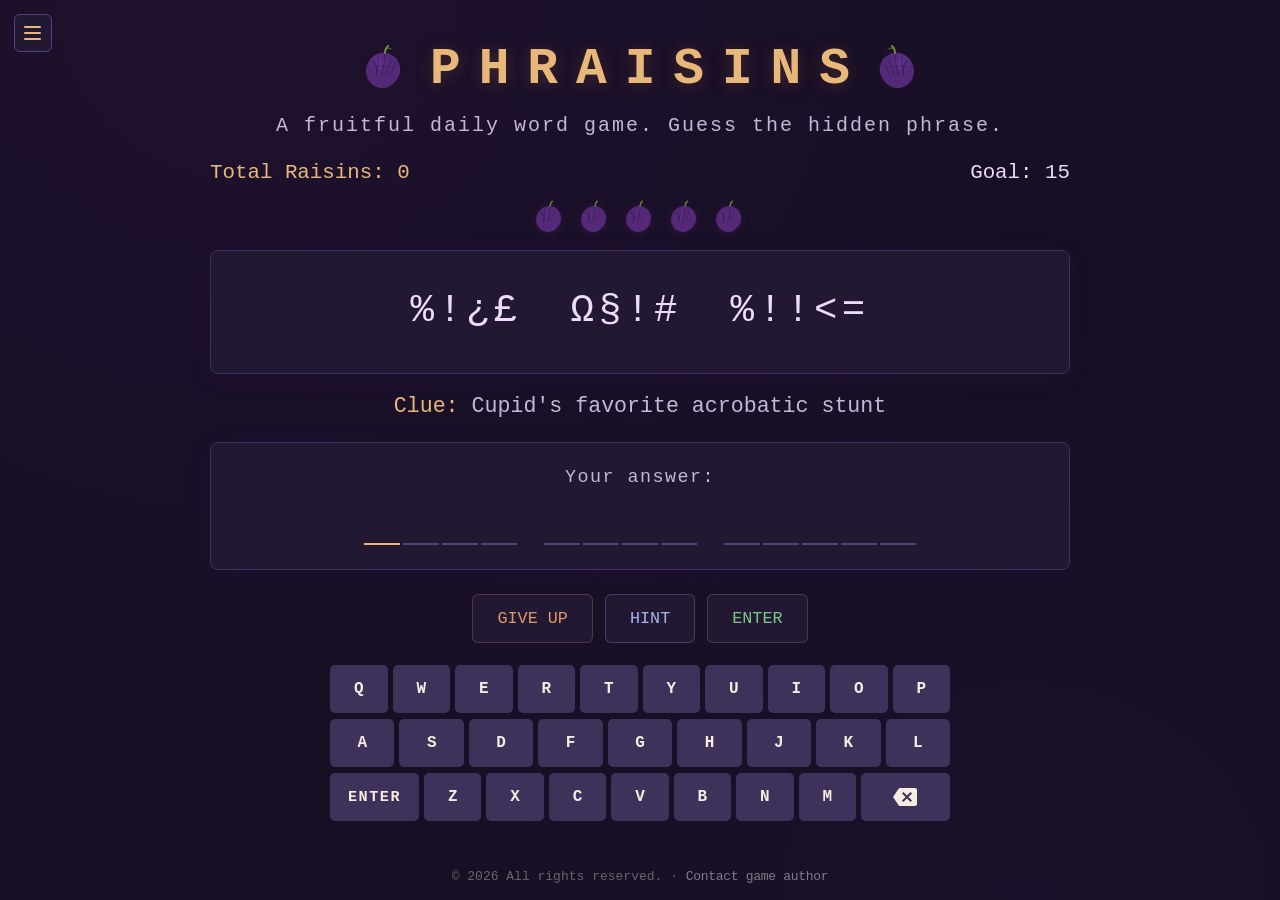
==== index.html @ 60502ae7 "Add Star Words marathon (Star Wars themed) Add a third game, Star Words, alongside the daily game an" ====
<!DOCTYPE html>
<html lang="en">
<head>
<!-- Google tag (gtag.js) -->
<script async src="https://www.googletagmanager.com/gtag/js?id=G-EBJD7X7V95"></script>
<script>
  window.dataLayer = window.dataLayer || [];
  function gtag(){dataLayer.push(arguments);}
  gtag('js', new Date());

  gtag('config', 'G-EBJD7X7V95');
</script>
<meta charset="UTF-8">
<meta name="viewport" content="width=device-width, initial-scale=1.0">
<title>Phraisins – Daily Word Game | Guess the Hidden Phrase</title>
<meta name="description" content="A raisin-powered word game. Guess the hidden phrase in 4 tries with the help of a clue. Earn raisins and achieve grapeness.">
<meta property="og:title" content="Phraisins - Word game">
<meta property="og:description" content="A raisin-powered word game. Guess the phrase, earn raisins, and achieve grapeness.">
<meta property="og:image" content="https://phraisins.com/og-image.png">
<meta property="og:image:alt" content="Phraisins logo: a smiling cartoon raisin beside the word PHRAISINS.">
<meta property="og:url" content="https://phraisins.com/">
<meta property="og:type" content="website">
<meta name="twitter:card" content="summary_large_image">
<meta name="twitter:title" content="Phraisins">
<meta name="twitter:description" content="A raisin-powered word game. Guess the phrase, earn raisins, and achieve grapeness.">
<meta name="twitter:image" content="https://phraisins.com/og-image.png">
<meta name="twitter:image:alt" content="Phraisins logo: a smiling cartoon raisin beside the word PHRAISINS.">
<link rel="canonical" href="https://phraisins.com/">
<link rel="icon" type="image/png" sizes="32x32" href="/favicon-32x32.png">
<link rel="icon" type="image/png" sizes="16x16" href="/favicon-16x16.png">
<link rel="icon" href="/favicon.svg" type="image/svg+xml">
<link rel="apple-touch-icon" sizes="180x180" href="/apple-touch-icon.png">
<link rel="preload" as="fetch" href="phrases.json" crossorigin="anonymous">
<script type="application/ld+json">
{
  "@context": "https://schema.org",
  "@graph": [
    {
      "@type": "WebSite",
      "@id": "https://phraisins.com/#website",
      "url": "https://phraisins.com/",
      "name": "Phraisins",
      "description": "A raisin-powered daily word game. Guess the hidden phrase and achieve grapeness.",
      "inLanguage": "en"
    },
    {
      "@type": ["WebApplication", "VideoGame"],
      "@id": "https://phraisins.com/#app",
      "name": "Phraisins",
      "url": "https://phraisins.com/",
      "isPartOf": {
        "@id": "https://phraisins.com/#website"
      },
      "description": "Guess the hidden phrase in 4 tries with the help of a clue. Three new puzzles every day.",
      "image": "https://phraisins.com/og-image.png",
      "applicationCategory": "GameApplication",
      "genre": "Word puzzle",
      "gamePlatform": "Web browser",
      "operatingSystem": "Any",
      "inLanguage": "en",
      "isAccessibleForFree": true,
      "offers": {
        "@type": "Offer",
        "price": 0,
        "priceCurrency": "USD"
      }
    }
  ]
}
</script>
<link rel="stylesheet" href="styles.css">
</head>
<body class="app-loading">
<button id="menu-btn" type="button" aria-label="Open menu" aria-haspopup="true" aria-expanded="false">
  <span class="menu-bar"></span>
  <span class="menu-bar"></span>
  <span class="menu-bar"></span>
</button>
<div id="menu-dropdown" class="hidden" role="menu" aria-labelledby="menu-btn">
  <button class="menu-item" id="menu-how-to" type="button" role="menuitem">How to play</button>
  <button class="menu-item" id="menu-history" type="button" role="menuitem">My puzzle history</button>
  <button class="menu-item" id="menu-riddle-answer" type="button" role="menuitem">Riddle answer</button>
  <button class="menu-item hidden" id="menu-potter-puzzles" type="button" role="menuitem"><svg class="menu-icon" viewBox="0 0 24 24" aria-hidden="true" focusable="false"><line x1="3.5" y1="20.5" x2="13.5" y2="10.5" stroke="#6b4423" stroke-width="2.4" stroke-linecap="round"/><line x1="13" y1="11" x2="16.5" y2="7.5" stroke="#a8794f" stroke-width="2.2" stroke-linecap="round"/><circle cx="17" cy="7" r="2.2" fill="#ffe199"/><circle cx="17" cy="7" r="1" fill="#fff8dc"/><path d="M17 1.1v0.7M17 2.6v0.7M16.6 2.2h-0.7M17.4 2.2h0.7M21 2.5v0.7M21 4v0.7M20.6 3.6h-0.7M21.4 3.6h0.7M22.5 5.9v0.7M22.5 7.4v0.7M22.1 7h-0.7M22.9 7h0.7" stroke="#ffd97a" stroke-width="0.9" stroke-linecap="round"/></svg>Wizarding Words</button>
  <button class="menu-item hidden" id="menu-star-words" type="button" role="menuitem"><svg class="menu-icon" viewBox="0 0 24 24" aria-hidden="true" focusable="false"><line x1="4" y1="20" x2="16" y2="6" stroke="#4ec9ff" stroke-width="2.2" stroke-linecap="round"/><line x1="20" y1="20" x2="8" y2="6" stroke="#ff5050" stroke-width="2.2" stroke-linecap="round"/><line x1="3" y1="21.5" x2="6" y2="18" stroke="#9a9a9a" stroke-width="2.4" stroke-linecap="round"/><line x1="21" y1="21.5" x2="18" y2="18" stroke="#9a9a9a" stroke-width="2.4" stroke-linecap="round"/></svg>Star Words</button>
  <button class="menu-item" id="menu-about" type="button" role="menuitem">About</button>
</div>
<div id="info-modal" role="dialog" aria-modal="true" aria-labelledby="info-modal-title">
  <div id="info-modal-card">
    <button id="info-modal-close" type="button" aria-label="Close">&times;</button>
    <div id="info-modal-title"></div>
    <div id="info-modal-body"></div>
  </div>
</div>
<div id="app">
  <div class="title-row">
    <svg class="raisin-svg" width="52" height="48" viewBox="0 0 52 48" fill="none" xmlns="http://www.w3.org/2000/svg" aria-hidden="true">
      <path d="M26 8c-6-1-12 2-16 8-3 5-4 11-2 16 2 6 7 10 14 11 3 0 6 0 9-2 5-3 9-8 10-14 1-5-1-10-4-14-3-3-7-5-11-5z" fill="#542a78"/>
      <path d="M26 8c-6-1-12 2-16 8-3 5-4 11-2 16 2 6 7 10 14 11 3 0 6 0 9-2 5-3 9-8 10-14 1-5-1-10-4-14-3-3-7-5-11-5z" fill="url(#rg1)"/>
      <path d="M14 16c3 4 5 8 4 13" stroke="#381855" stroke-width="1.4" stroke-linecap="round" fill="none" opacity="0.7"/>
      <path d="M19 12c1 6-1 13-2 18" stroke="#381855" stroke-width="1.2" stroke-linecap="round" fill="none" opacity="0.6"/>
      <path d="M26 10c0 7-2 14-4 20" stroke="#381855" stroke-width="1.3" stroke-linecap="round" fill="none" opacity="0.65"/>
      <path d="M32 13c-1 5-3 10-5 15" stroke="#381855" stroke-width="1.1" stroke-linecap="round" fill="none" opacity="0.55"/>
      <path d="M36 18c-2 4-3 9-4 12" stroke="#381855" stroke-width="1" stroke-linecap="round" fill="none" opacity="0.5"/>
      <path d="M12 22c6-2 14-1 22 1" stroke="#381855" stroke-width="0.9" stroke-linecap="round" fill="none" opacity="0.4"/>
      <path d="M14 30c5-1 11-2 18 0" stroke="#381855" stroke-width="0.8" stroke-linecap="round" fill="none" opacity="0.35"/>
      <path d="M20 13c2 5 1 11-1 17" stroke="#703ca0" stroke-width="0.8" stroke-linecap="round" fill="none" opacity="0.5"/>
      <path d="M26 8c0-3 1-5 3-7" stroke="#6b8a3a" stroke-width="2" stroke-linecap="round"/>
      <path d="M27 4c2-1 4-1 5 0" stroke="#6b8a3a" stroke-width="1.2" stroke-linecap="round" opacity="0.6"/>
      <defs><radialGradient id="rg1" cx="0.35" cy="0.3" r="0.5"><stop offset="0%" stop-color="#8050b8" stop-opacity="0.35"/><stop offset="100%" stop-color="#381855" stop-opacity="0"/></radialGradient></defs>
    </svg>
    <h1>PHRAISINS</h1>
    <svg class="raisin-svg" width="52" height="48" viewBox="0 0 52 48" fill="none" xmlns="http://www.w3.org/2000/svg" style="transform: scaleX(-1)" aria-hidden="true">
      <path d="M26 8c-6-1-12 2-16 8-3 5-4 11-2 16 2 6 7 10 14 11 3 0 6 0 9-2 5-3 9-8 10-14 1-5-1-10-4-14-3-3-7-5-11-5z" fill="#542a78"/>
      <path d="M26 8c-6-1-12 2-16 8-3 5-4 11-2 16 2 6 7 10 14 11 3 0 6 0 9-2 5-3 9-8 10-14 1-5-1-10-4-14-3-3-7-5-11-5z" fill="url(#rg2)"/>
      <path d="M14 16c3 4 5 8 4 13" stroke="#381855" stroke-width="1.4" stroke-linecap="round" fill="none" opacity="0.7"/>
      <path d="M19 12c1 6-1 13-2 18" stroke="#381855" stroke-width="1.2" stroke-linecap="round" fill="none" opacity="0.6"/>
      <path d="M26 10c0 7-2 14-4 20" stroke="#381855" stroke-width="1.3" stroke-linecap="round" fill="none" opacity="0.65"/>
      <path d="M32 13c-1 5-3 10-5 15" stroke="#381855" stroke-width="1.1" stroke-linecap="round" fill="none" opacity="0.55"/>
      <path d="M36 18c-2 4-3 9-4 12" stroke="#381855" stroke-width="1" stroke-linecap="round" fill="none" opacity="0.5"/>
      <path d="M12 22c6-2 14-1 22 1" stroke="#381855" stroke-width="0.9" stroke-linecap="round" fill="none" opacity="0.4"/>
      <path d="M14 30c5-1 11-2 18 0" stroke="#381855" stroke-width="0.8" stroke-linecap="round" fill="none" opacity="0.35"/>
      <path d="M20 13c2 5 1 11-1 17" stroke="#703ca0" stroke-width="0.8" stroke-linecap="round" fill="none" opacity="0.5"/>
      <path d="M26 8c0-3 1-5 3-7" stroke="#6b8a3a" stroke-width="2" stroke-linecap="round"/>
      <path d="M27 4c2-1 4-1 5 0" stroke="#6b8a3a" stroke-width="1.2" stroke-linecap="round" opacity="0.6"/>
      <defs><radialGradient id="rg2" cx="0.35" cy="0.3" r="0.5"><stop offset="0%" stop-color="#8050b8" stop-opacity="0.35"/><stop offset="100%" stop-color="#381855" stop-opacity="0"/></radialGradient></defs>
    </svg>
  </div>
  <div id="subtitle"><span>A fruitful daily word game. Guess the hidden phrase.</span></div>
  <div id="score-area">
    <div id="raisin-bar">
      <span id="total-raisins"></span>
      <div id="current-level"></div>
    </div>
    <div id="stake-wrap">
      <div id="stake-raisins"></div>
    </div>
  </div>
  <div id="cipher-display"></div>
  <div id="clue-display"></div>
  <div id="hints-area"></div>
  <div id="feedback"></div>
  <div id="answer-area"></div>
  <div id="buttons">
    <button id="giveup-btn">GIVE UP</button>
    <button id="hint-btn">HINT</button>
    <button id="submit-btn">ENTER</button>
    <button id="reopen-result-btn" class="hidden">RESULTS</button>
    <button id="newgame-outer-btn" class="hidden">NEXT PUZZLE</button>
  </div>
  <div id="result" role="dialog" aria-modal="true" aria-labelledby="result-feedback">
    <div id="result-card">
      <button id="result-close" type="button" aria-label="Close">&times;</button>
      <div id="result-feedback"></div>
      <div id="result-raisins"></div>
      <div id="result-actions">
        <button id="share-btn">SHARE<svg class="share-icon" viewBox="0 0 24 24" fill="none" stroke="currentColor" stroke-width="2" stroke-linecap="round" stroke-linejoin="round" aria-hidden="true" focusable="false"><circle cx="18" cy="5" r="3"/><circle cx="6" cy="12" r="3"/><circle cx="18" cy="19" r="3"/><line x1="8.59" y1="13.51" x2="15.41" y2="17.49"/><line x1="15.41" y1="6.51" x2="8.59" y2="10.49"/></svg></button>
        <button id="riddle-btn" class="hidden">BONUS RIDDLE</button>
        <button id="newgame-btn" class="hidden">NEXT PUZZLE</button>
      </div>
    </div>
  </div>
</div>
<div id="tutorial-overlay" class="hidden" aria-hidden="true">
  <div id="tutorial-backdrop"></div>
</div>
<div id="tutorial-callout" class="hidden" role="dialog" aria-live="polite" aria-labelledby="tutorial-title">
  <div id="tutorial-title"></div>
  <div id="tutorial-body"></div>
  <div id="tutorial-footer">
    <div id="tutorial-dots"></div>
    <button id="tutorial-next" type="button">Next</button>
  </div>
</div>
<div id="welcome-dialog" class="hidden" role="dialog" aria-labelledby="welcome-title">
  <button id="welcome-close" type="button" aria-label="Close">&times;</button>
  <div id="welcome-title">Welcome to Phraisins!</div>
  <div id="welcome-body">Guess the hidden phrase and win raisins. Ready to achieve grapeness?</div>
  <div id="welcome-buttons">
    <button id="welcome-play" type="button">Play Now</button>
    <button id="welcome-how-to" type="button">How to Play</button>
  </div>
</div>
<div id="share-toast">Copied!</div>
<footer>&copy; 2026 All rights reserved. &middot; <a href="https://elistutz.wordpress.com/contact-info/" target="_blank" rel="noopener">Contact game author</a></footer>
<script src="app.js"></script>
</body>
</html>
---- styles.css ----
:root {
    --bg: #170f24;
    --bg-panel: #221832;
    --accent: #eddafc;
    --accent-bright: #f6ecff;
    --gold: #e8b87a;
    --gold-bright: #f5d4a0;
    --red: #f06060;
    --text: #f4ede2;
    --dim: #c4b8d4;
    --border: #3e3060;
    --border-light: #544280;
    --font: 'Courier New', Consolas, monospace;
  }
  * { margin: 0; padding: 0; box-sizing: border-box; }
  body {
    background: var(--bg);
    background-image:
      radial-gradient(ellipse at 20% 0%, rgba(120, 40, 160, 0.07) 0%, transparent 60%),
      radial-gradient(ellipse at 80% 100%, rgba(90, 30, 120, 0.05) 0%, transparent 50%);
    color: var(--text);
    font-family: var(--font);
    min-height: 100vh;
    display: flex;
    flex-direction: column;
    align-items: center;
    padding: 2.5rem 1.5rem 1rem;
  }
  #app {
    max-width: 860px;
    width: 100%;
  }

  /* --- Title with raisin graphics --- */
  .title-row {
    display: flex;
    align-items: center;
    justify-content: center;
    gap: 1.2rem;
    margin-bottom: 2.5rem;
  }
  .raisin-svg { flex-shrink: 0; }
  .lightsaber {
    flex-shrink: 0;
    filter: drop-shadow(0 0 4px currentColor);
  }
  .lightsaber-blue { color: #4ec9ff; }
  .lightsaber-red  { color: #ff5050; }
  .title-saber { width: 26px; height: 60px; }
  h1 {
    color: var(--gold);
    font-family: var(--font);
    font-size: 3.2rem;
    font-weight: bold;
    letter-spacing: 0.35em;
    margin-right: -0.35em;
    text-align: center;
    text-shadow: 0 2px 16px rgba(160, 100, 50, 0.3);
  }

  /* --- Subtitle --- */
  #subtitle {
    text-align: center;
    color: var(--dim);
    font-size: 1.25rem;
    margin-top: -1.5rem;
    margin-bottom: 1.5rem;
    letter-spacing: 0.1em;
  }
  /* --- Raisin counters --- */
  #raisin-bar {
    display: flex;
    justify-content: space-between;
    align-items: baseline;
    margin-bottom: 1rem;
    font-size: 1.3rem;
  }
  #total-raisins { color: var(--gold); }
  #current-level {
    color: var(--accent);
    font-size: inherit;
  }
  #current-level:not(:empty)::before {
    content: 'Level: ';
    color: var(--dim);
    margin-right: 0.3rem;
  }
  #current-level.next-preview::before { content: none; }
  #stake-wrap {
    display: flex;
    justify-content: center;
    align-items: center;
    margin-bottom: 0.85rem;
  }
  #stake-raisins { display: inline-flex; gap: 0.45rem; align-items: center; }
  .stake-raisin {
    width: 38px;
    height: 36px;
    flex-shrink: 0;
    transition: opacity 0.5s ease, transform 0.5s ease, filter 0.5s ease;
    filter: drop-shadow(0 1px 3px rgba(80, 30, 120, 0.4));
  }
  .stake-raisin.spent {
    opacity: 0;
    transform: scale(0.4) rotate(-15deg);
    filter: grayscale(1) blur(1px);
  }
  .streak-message {
    margin-top: 0.9em;
    line-height: 1.5;
    font-weight: bold;
    color: var(--accent);
  }
  .daily-summary {
    margin-top: 1.1rem;
    padding-top: 0.9rem;
    border-top: 1px solid rgba(255, 255, 255, 0.12);
    color: var(--gold);
    font-size: 0.95rem;
    line-height: 1.5;
  }
  .daily-summary-title {
    font-weight: bold;
    color: var(--accent);
    margin-bottom: 0.45rem;
    letter-spacing: 0.02em;
  }
  .daily-summary-row {
    display: flex;
    justify-content: center;
    align-items: center;
    gap: 0.6rem;
    margin: 0.2rem 0;
  }
  .daily-summary-label {
    color: var(--dim);
    min-width: 4.2em;
    text-align: right;
  }
  .daily-summary-pips {
    letter-spacing: 0.05em;
  }
  .daily-summary-score {
    color: var(--dim);
    min-width: 2.4em;
    text-align: left;
  }
  .daily-summary-total {
    margin-top: 0.65rem;
    color: var(--gold);
    font-weight: bold;
  }
  .daily-summary-message {
    margin-top: 0.7rem;
    color: var(--accent-bright);
    font-style: italic;
  }
  .marathon-roundup-title {
    margin: 0.2rem 0 0.5rem;
    font-size: 1.25rem;
    font-weight: bold;
    color: var(--accent-bright);
    letter-spacing: 0.02em;
    line-height: 1.25;
  }
  .marathon-score {
    margin: 0.4rem 0 0.55rem;
    font-size: 1.45rem;
    font-weight: bold;
    color: var(--accent-bright);
    letter-spacing: 0.02em;
  }
  .marathon-pips {
    margin: 0 auto 0.55rem;
    max-width: 18em;
    line-height: 1.5;
    letter-spacing: 0.05em;
    word-break: break-all;
  }
  .marathon-end-btn {
    background: var(--bg-panel);
    border: 1px solid rgba(124, 200, 138, 0.25);
    border-radius: 6px;
    padding: 0.9rem 1.5rem;
    color: #7cc88a;
    font-family: var(--font);
    font-size: 1.05rem;
    cursor: pointer;
    transition: border-color 0.2s, background 0.2s, box-shadow 0.2s;
  }
  .marathon-end-btn:hover {
    border-color: #7cc88a;
    background: rgba(124, 200, 138, 0.08);
    box-shadow: 0 2px 8px rgba(124, 200, 138, 0.1);
  }
  .raisin-with-hat {
    position: relative;
    display: inline-flex;
    align-items: flex-end;
    line-height: 0;
    flex-shrink: 0;
    overflow: visible;
  }
  .raisin-with-hat--flip { transform: scaleX(-1); }
  .wizard-hat {
    position: absolute;
    bottom: 55%;
    left: 50%;
    transform: translateX(-50%);
    width: 105%;
    height: auto;
    pointer-events: none;
    z-index: 1;
    filter: drop-shadow(0 2px 3px rgba(0, 0, 0, 0.55));
  }
  .recap-wand {
    display: block;
    margin: 0.1rem auto 0.4rem;
    width: clamp(70px, 22vw, 96px);
    height: auto;
    filter: drop-shadow(0 0 6px rgba(246, 236, 255, 0.35));
  }
  .welcome-wand {
    display: block;
    margin: -0.2rem auto 0.6rem;
    width: clamp(80px, 28vw, 110px);
    height: auto;
    filter: drop-shadow(0 0 6px rgba(246, 236, 255, 0.35));
  }
  .recap-sabers {
    display: block;
    margin: 0.1rem auto 0.4rem;
    width: clamp(74px, 24vw, 104px);
    height: auto;
    filter: drop-shadow(0 0 5px rgba(120, 200, 255, 0.4));
  }
  .welcome-sabers {
    display: block;
    margin: -0.2rem auto 0.6rem;
    width: clamp(86px, 30vw, 118px);
    height: auto;
    filter: drop-shadow(0 0 5px rgba(120, 200, 255, 0.4));
  }
  .nowrap { white-space: nowrap; }
  #level-up-message {
    color: var(--accent-bright);
    font-size: 1.1rem;
    margin-top: 1rem;
    line-height: 1.5;
    animation: levelUpGlow 1.5s ease-in-out;
  }
  @keyframes levelUpGlow {
    0% { opacity: 0; transform: scale(0.9); }
    50% { opacity: 1; transform: scale(1.05); }
    100% { opacity: 1; transform: scale(1); }
  }

  /* --- Confetti --- */
  .confetti-container {
    position: fixed;
    top: 0;
    left: 0;
    width: 100%;
    height: 100%;
    pointer-events: none;
    z-index: 1000;
    overflow: hidden;
  }
  .confetti-particle {
    position: absolute;
    width: 8px;
    height: 8px;
    border-radius: 2px;
    opacity: 1;
    animation: confettiFall var(--fall-duration, 2.5s) ease-in forwards;
    animation-delay: var(--delay, 0s);
  }
  @keyframes confettiFall {
    0% { transform: translateY(0) rotate(0deg) scale(1); opacity: 1; }
    20% { opacity: 1; }
    100% { transform: translateY(100vh) rotate(var(--rotation, 720deg)) scale(0.3); opacity: 0; }
  }

  /* --- Cipher panel --- */
  #cipher-display {
    background: var(--bg-panel);
    border: 1px solid var(--border);
    border-radius: 8px;
    padding: 1.8rem 1.9rem;
    margin-bottom: 0.75rem;
    text-align: center;
    font-size: calc(1.85rem * var(--sym-scale, 1) * min(var(--len-scale, 1), 1.15) * var(--fit-scale, 1));
    color: var(--accent);
    letter-spacing: 0.15em;
    word-spacing: 0.5em;
    line-height: 1.65;
    box-shadow: 0 4px 24px rgba(80, 30, 120, 0.12);
    font-variant-emoji: text;
  }
  .cipher-word { display: inline-block; max-width: 100%; overflow-wrap: anywhere; }
  /* Uniform cell width keeps wrapping (and thus the line count) stable while
     glyphs of varying width swap in during the scramble and on reveal.
     --cipher-cell is sized per puzzle to the widest glyph in its symbol set;
     falls back to natural width when unset. */
  .cipher-char {
    display: inline-block;
    width: var(--cipher-cell, auto);
    text-align: center;
  }
  .cipher-char.revealed {
    text-transform: lowercase;
    color: var(--gold);
    animation: revealPop 0.35s ease-out;
  }
  #cipher-display.game-over .cipher-char.revealed {
    color: inherit;
  }
  @keyframes revealPop {
    0% { opacity: 0; transform: scale(1.5); }
    100% { opacity: 1; transform: scale(1); }
  }

  /* --- Clue --- */
  #clue-display {
    text-align: center;
    color: var(--dim);
    margin-top: 1rem;
    margin-bottom: 1rem;
    font-size: 1.6rem;
    line-height: 1.5;
  }
  #clue-display:not(:empty)::before { content: 'Clue: '; color: var(--gold); }

  /* --- Hints --- */
  #hints-area {
    margin-bottom: 0.25rem;
    min-height: 0;
  }
  .hint {
    display: inline-block;
    background: var(--bg-panel);
    border: 1px solid var(--border);
    border-radius: 4px;
    padding: 0.35rem 0.75rem;
    margin: 0.25rem 0.35rem;
    font-size: 1.25rem;
    color: var(--accent);
  }

  /* --- Answer area (dashes) --- */
  #answer-area {
    background: var(--bg-panel);
    border: 1px solid var(--border);
    border-radius: 8px;
    padding: 1.5rem 1.5rem;
    margin-top: 1.25rem;
    margin-bottom: 1.25rem;
    display: flex;
    flex-wrap: wrap;
    justify-content: center;
    align-items: flex-end;
    gap: 0.5rem 0;
    box-shadow: 0 4px 24px rgba(80, 30, 120, 0.12);
  }
  #answer-label {
    width: 100%;
    text-align: center;
    color: var(--dim);
    font-size: 1.15rem;
    letter-spacing: 0.08em;
    margin-bottom: 0.6rem;
  }
  .answer-word {
    display: inline-flex;
    gap: 3px;
    margin: 0 0.85rem;
  }
  .answer-cell {
    display: flex;
    flex-direction: column;
    align-items: center;
    width: 36px;
  }
  .answer-cell input {
    width: 100%;
    height: 39px;
    text-align: center;
    font-family: var(--font);
    font-size: 1.52rem;
    text-transform: lowercase;
    background: transparent;
    border: none;
    border-bottom: 2.5px solid var(--border-light);
    color: var(--accent-bright);
    outline: none;
    caret-color: var(--gold);
    padding: 0;
    transition: border-color 0.2s, color 0.2s;
  }
  .answer-cell input:focus {
    border-bottom-color: var(--gold);
  }
  .answer-cell input::selection {
    background: rgba(232, 184, 122, 0.25);
  }
  /* Once the puzzle is over, don't paint the text-selection box on any cell.
     A blurred/readonly cell on mobile can otherwise keep showing it, leaving
     a stray highlight on whatever letter was last active. */
  #answer-area.solved .answer-cell input::selection {
    background: transparent;
  }
  .answer-cell.locked input {
    color: var(--gold);
    -webkit-text-fill-color: var(--gold);
    opacity: 1;
    border-bottom-color: rgba(232, 184, 122, 0.4);
    cursor: default;
  }
  /* When a cell is focused, every cell sharing its symbol gets an underline,
     so the player can see the duplicates move together — and the caret
     skipping past them when they auto-fill reads as intentional. */
  .answer-cell.same-sym input {
    border-bottom-color: var(--accent);
  }
  /* Only the active cell gets the lit-up highlight box and the gold underline,
     keeping it distinct from its underlined duplicates (gold is the
     focus/caret color elsewhere too). */
  .answer-cell.same-sym:has(input:focus) {
    background: rgba(237, 218, 252, 0.08);
    border-radius: 5px 5px 0 0;
  }
  .answer-cell.same-sym input:focus {
    border-bottom-color: var(--gold);
  }
  .answer-cell.cell-incorrect input {
    border-bottom-color: var(--red);
    animation: cellShake 0.4s ease-out;
  }
  @keyframes cellShake {
    0%, 100% { transform: translateX(0); }
    25% { transform: translateX(-3px); }
    75% { transform: translateX(3px); }
  }
  .answer-cell.cell-correct input {
    color: var(--gold);
    -webkit-text-fill-color: var(--gold);
    opacity: 1;
    border-bottom-color: var(--gold);
  }
  .answer-cell.wrap-hyphen { position: relative; }
  .answer-cell.wrap-hyphen::after {
    content: '-';
    position: absolute;
    left: 100%;
    bottom: 0;
    margin-left: 3px;
    font-family: var(--font);
    font-size: 1.52rem;
    line-height: 39px;
    color: var(--accent-bright);
    pointer-events: none;
  }
  /* Virtual caret on the first empty cell for touch devices. Mirrors the
     native caret desktop gets for free, without focusing an input (which
     would open the keyboard). Hidden whenever an answer input is focused,
     so the real caret takes over. */
  @media (pointer: coarse) {
    .answer-cell.has-virtual-caret { position: relative; }
    #answer-area:not(:focus-within) .answer-cell.has-virtual-caret::before {
      content: '';
      position: absolute;
      left: 50%;
      top: 50%;
      width: 1.5px;
      height: 1.1em;
      background: var(--gold);
      transform: translate(-50%, -58%);
      animation: virtualCaretBlink 1.06s steps(1) infinite;
      pointer-events: none;
    }
  }
  @keyframes virtualCaretBlink {
    50% { opacity: 0; }
  }

  /* --- Buttons --- */
  button {
    background: var(--bg-panel);
    border: 1px solid var(--border-light);
    border-radius: 6px;
    padding: 0.9rem 1.5rem;
    color: var(--gold);
    font-family: var(--font);
    font-size: 1.05rem;
    cursor: pointer;
    transition: border-color 0.2s, background 0.2s, box-shadow 0.2s;
  }
  button:hover {
    border-color: var(--gold);
    background: rgba(232, 184, 122, 0.08);
    box-shadow: 0 2px 8px rgba(232, 184, 122, 0.12);
  }
  #submit-btn { color: #7cc88a; border-color: rgba(124, 200, 138, 0.25); }
  #submit-btn:hover {
    border-color: #7cc88a;
    background: rgba(124, 200, 138, 0.08);
    box-shadow: 0 2px 8px rgba(124, 200, 138, 0.1);
  }
  #giveup-btn { color: #e0976a; border-color: rgba(224, 151, 106, 0.25); }
  #giveup-btn:hover {
    color: #f0ad82;
    border-color: #e0976a;
    background: rgba(224, 151, 106, 0.08);
    box-shadow: 0 2px 8px rgba(224, 151, 106, 0.12);
  }
  #hint-btn { color: #a8b4f0; border-color: rgba(168, 180, 240, 0.25); }
  #hint-btn:disabled { opacity: 0.35; cursor: default; pointer-events: none; }
  #hint-btn:hover {
    border-color: #a8b4f0;
    background: rgba(168, 180, 240, 0.08);
    box-shadow: 0 2px 8px rgba(168, 180, 240, 0.1);
  }
  #newgame-btn, #newgame-outer-btn { color: #7cc88a; border-color: rgba(124, 200, 138, 0.25); }
  #newgame-btn:hover, #newgame-outer-btn:hover {
    border-color: #7cc88a;
    background: rgba(124, 200, 138, 0.08);
    box-shadow: 0 2px 8px rgba(124, 200, 138, 0.1);
  }
  #buttons { display: flex; gap: 0.75rem; margin-bottom: 1.5rem; justify-content: center; }
  body.app-loading #buttons { visibility: hidden; }

  /* --- Feedback --- */
  #feedback {
    text-align: center;
    margin-bottom: 0.25rem;
    font-size: 1.15rem;
    min-height: 0;
  }
  .feedback-wrong { color: var(--red); }
  .feedback-correct { color: var(--accent-bright); font-weight: bold; font-size: 1.25rem; }

  /* --- Result Feedback (inside box) --- */
  #result-feedback {
    text-align: center;
    margin-bottom: 0.5rem;
    font-size: 1.15rem;
  }
  #result-feedback.feedback-correct { color: var(--accent-bright); font-weight: bold; font-size: 1.25rem; }
  #result-feedback.feedback-wrong { color: var(--red); }

  /* --- Result --- */
  #result {
    position: fixed;
    inset: 0;
    z-index: 50;
    display: none;
    align-items: center;
    justify-content: center;
    padding: 1rem;
    background: rgba(10, 5, 20, 0.62);
    backdrop-filter: blur(3px);
    -webkit-backdrop-filter: blur(3px);
    animation: result-fade 0.22s ease-out;
  }
  #result-card {
    position: relative;
    background: var(--bg-panel);
    border: 1px solid var(--border);
    border-radius: 10px;
    padding: 1.75rem 1.75rem;
    width: 100%;
    max-width: 420px;
    max-height: calc(100vh - 2rem);
    overflow-y: auto;
    box-shadow: 0 4px 38px rgba(80, 30, 120, 0.35), inset 0 1px 0 rgba(226, 196, 255, 0.05);
    animation: result-pop 0.32s cubic-bezier(0.34, 1.56, 0.64, 1);
  }
  #result-close {
    position: absolute;
    top: 0.4rem;
    right: 0.5rem;
    width: 1.9rem;
    height: 1.9rem;
    padding: 0;
    background: transparent;
    border: none;
    color: var(--dim);
    font-family: inherit;
    font-size: 1.5rem;
    line-height: 1;
    cursor: pointer;
    border-radius: 50%;
    transition: color 0.15s, background 0.15s;
  }
  #result-close:hover, #result-close:focus-visible {
    color: var(--accent-bright);
    background: rgba(226, 196, 255, 0.08);
    outline: none;
  }
  @keyframes result-fade {
    from { opacity: 0; }
    to { opacity: 1; }
  }
  @keyframes result-pop {
    from { opacity: 0; transform: scale(0.9) translateY(10px); }
    to { opacity: 1; transform: scale(1) translateY(0); }
  }
  #result-raisins {
    text-align: center;
    color: var(--gold);
    font-size: 1.25rem;
    margin-top: 0.75rem;
    margin-bottom: 0.75rem;
  }
  .solved-phrase {
    text-align: center;
    color: var(--accent);
    font-style: italic;
    font-size: 1.05rem;
    margin: 0.6rem 0 1.1rem;
    letter-spacing: 0.01em;
  }
  .solved-phrase .answer-label {
    font-style: normal;
    color: var(--dim);
    font-weight: bold;
    margin-right: 0.2rem;
  }
  .won-caption {
    text-align: center;
    color: var(--gold);
    font-size: 1rem;
    margin-top: 0.45rem;
    margin-bottom: 0;
  }
  #raisin-trophies {
    display: flex;
    justify-content: center;
    gap: 0.4rem;
    margin: 0.5rem 0 0.55rem;
  }
  .raisin-trophy {
    display: inline-flex;
    width: 2rem;
    height: 2rem;
    opacity: 0;
    transform: scale(0.4) translateY(6px);
    animation: raisin-pop 0.45s cubic-bezier(0.34, 1.56, 0.64, 1) forwards;
  }
  .raisin-trophy svg { width: 100%; height: 100%; }
  @keyframes raisin-pop {
    to { opacity: 1; transform: scale(1) translateY(0); }
  }
  @media (max-width: 540px) {
    .raisin-trophy { width: 1.6rem; height: 1.6rem; }
  }

  /* --- Result Actions --- */
  #result-actions {
    display: flex;
    justify-content: center;
    gap: 0.75rem;
    margin-top: 1.15rem;
  }
  #share-btn {
    color: #a8b4f0;
    border-color: rgba(168, 180, 240, 0.25);
    display: inline-flex;
    align-items: center;
    gap: 0.5rem;
  }
  #share-btn .share-icon {
    width: 1em;
    height: 1em;
    flex-shrink: 0;
    transform: translateY(-0.05em);
  }
  #share-btn:hover {
    border-color: #a8b4f0;
    background: rgba(168, 180, 240, 0.08);
    box-shadow: 0 2px 8px rgba(168, 180, 240, 0.1);
  }
  #riddle-btn {
    color: #7cc88a;
    border-color: rgba(124, 200, 138, 0.25);
  }
  #riddle-btn:hover {
    border-color: #7cc88a;
    background: rgba(124, 200, 138, 0.08);
    box-shadow: 0 2px 8px rgba(124, 200, 138, 0.1);
  }
  .riddle-text {
    font-style: italic;
    text-align: center;
    color: var(--accent);
    font-size: 1.05rem;
    line-height: 1.5;
    letter-spacing: 0.01em;
  }
  .riddle-text p { margin: 0 0 0.75rem; }
  .riddle-text p:last-child { margin-bottom: 0; }
  .riddle-answer {
    margin-top: 1.25rem !important;
    font-style: normal;
    color: var(--gold-bright, #f5c451);
  }
  .riddle-answer-label { font-weight: 600; }
  .riddle-yesterday-link {
    margin-top: 2rem;
    text-align: center;
    font-size: 0.92rem;
    line-height: 1.2;
  }
  .riddle-yesterday-link a {
    color: rgba(255, 255, 255, 0.55);
    text-decoration: underline;
    font-style: normal;
    letter-spacing: 0;
  }
  .riddle-yesterday-link a:hover, .riddle-yesterday-link a:focus-visible {
    color: var(--gold-bright, #f5c451);
  }
  .riddle-potter-link { font-size: 1.05rem; }
  .riddle-potter-link a {
    display: inline-flex;
    align-items: center;
    text-decoration: none;
  }
  .riddle-potter-link a span { text-decoration: underline; }
  .riddle-yesterday-note {
    color: rgba(255, 255, 255, 0.55);
    font-style: normal;
  }
  .riddle-q { color: #8050b8; font-weight: 400; line-height: 1; vertical-align: middle; display: inline-block; font-family: Georgia, 'Times New Roman', serif; font-style: italic; font-size: 1.9em; }
  .riddle-q-l { margin-right: 1.1em; }
  .riddle-q-r { margin-left: 0.9em; }
  @media (min-width: 601px) {
    #info-modal-card:has(.riddle-text) { max-width: 560px; padding: 2.1rem 2.1rem; }
    #info-modal-card:has(.riddle-text) #info-modal-title { font-size: 1.5rem; margin-bottom: 1.2rem; }
    .riddle-text { font-size: 1.25rem; line-height: 1.6; }
    #info-modal-card:has(.about-text) { max-width: 560px; padding: 2.1rem 2.1rem; }
    #info-modal-card:has(.about-text) #info-modal-title { font-size: 1.55rem; margin-bottom: 1.2rem; }
    .about-text { font-size: 1.15rem; line-height: 1.6; }

    #result-card { max-width: 500px; padding: 2.1rem 2.1rem; }
    #result-feedback { font-size: 1.3rem; }
    #result-feedback.feedback-correct { font-size: 1.45rem; }
    #result-raisins { font-size: 1.45rem; }
    .solved-phrase { font-size: 1.2rem; }
    .won-caption { font-size: 1.15rem; }
    .raisin-trophy { width: 2.35rem; height: 2.35rem; }
    .daily-summary { font-size: 1.1rem; }
    .daily-summary-title { font-size: 1.2rem; }
    .marathon-roundup-title { font-size: 1.45rem; }
  }
  #share-toast {
    position: fixed;
    bottom: 2rem;
    left: 50%;
    transform: translateX(-50%);
    background: var(--bg-panel);
    border: 1px solid var(--border-light);
    color: var(--accent-bright);
    padding: 0.6rem 1.4rem;
    border-radius: 6px;
    font-family: var(--font);
    font-size: 1rem;
    opacity: 0;
    transition: opacity 0.3s;
    pointer-events: none;
    z-index: 100;
  }
  #share-toast.show { opacity: 1; }

  .hidden { display: none !important; }

  /* Bottom padding while a dash cell is focused in FB/Instagram IAB. Gives
     the page scroll room so #buttons can sit just above the keyboard and the
     user can scroll up to see the cipher; toggled via JS, gated on UA so
     other browsers are untouched. */
  body.kb-pad { padding-bottom: 60vh; }

  /* ─── Mobile ─────────────────────────────────────────────────── */
  @media (max-width: 600px) {
    body.variant-potter { padding-top: 0.4rem; }
    body.variant-star { padding-top: 0.4rem; }
    body {
      padding: 0;
      min-height: 0;
      background-attachment: fixed;
      background-image:
        radial-gradient(ellipse 80% 40% at 50% 34%, rgba(120, 60, 180, 0.08) 0%, transparent 70%),
        radial-gradient(ellipse at 15% 0%, rgba(120, 40, 160, 0.05) 0%, transparent 55%),
        radial-gradient(ellipse at 85% 100%, rgba(90, 30, 120, 0.06) 0%, transparent 50%);
    }
    #app {
      min-height: 100dvh;
      padding: 1rem 1.15rem 0.9rem;
      display: flex;
      flex-direction: column;
    }

    .title-row {
      gap: clamp(0.5rem, 2.5vw, 1rem);
      margin-bottom: 0.6rem;
    }
    .raisin-svg {
      width: clamp(28px, 8vw, 44px);
      height: clamp(26px, 7.2vw, 40px);
      filter: drop-shadow(0 2px 6px rgba(80, 30, 120, 0.5));
    }
    .title-saber {
      width: clamp(18px, 5vw, 26px);
      height: clamp(46px, 12vw, 60px);
    }
    h1 {
      font-size: clamp(1.85rem, 8.5vw, 2.55rem);
      letter-spacing: clamp(0.1em, 0.4vw, 0.15em);
      margin-right: clamp(-0.15em, -0.4vw, -0.1em);
      text-shadow:
        0 2px 14px rgba(160, 100, 50, 0.4),
        0 0 24px rgba(232, 184, 122, 0.14);
    }
    #subtitle {
      display: none !important;
    }
    #subtitle + #raisin-bar { margin-top: 0.2rem; margin-bottom: 0.35rem; }
    #subtitle span { display: block; }

    #raisin-bar {
      justify-content: space-between;
      align-items: baseline;
      gap: 0.75rem;
      flex-wrap: wrap;
      font-size: clamp(1rem, 3.8vw, 1.18rem);
      margin-bottom: 0.55rem;
      padding: 0;
      background: none;
      border: none;
      box-shadow: none;
      text-align: left;
    }
    #total-raisins .total-prefix { display: none; }
    #current-level { letter-spacing: 0.04em; text-align: right; }
    #current-level:not(:empty)::before { content: none; }
    #level-up-message { font-size: 0.95rem; margin-top: 0.35rem; }
    #stake-wrap {
      justify-content: center;
      margin-top: 0.55rem;
      margin-bottom: 1.4rem;
      transform: translateY(3px);
    }
    #stake-raisins { gap: 0.5rem; }
    .stake-raisin {
      width: clamp(26px, 7vw, 34px);
      height: clamp(24px, 6.5vw, 32px);
    }


    #cipher-display {
      flex: 1 1 auto;
      min-height: clamp(5rem, 15vh, 8.25rem);
      max-height: 30vh;
      display: flex;
      align-items: center;
      align-content: center;
      justify-content: center;
      flex-wrap: wrap;
      gap: 0.9em 0.8em;
      padding: clamp(0.75rem, 2.8vw, 1.2rem) clamp(0.75rem, 2.8vw, 1.2rem) clamp(0.55rem, 2.4vw, 1rem);
      margin-bottom: 0.45rem;
      font-size: calc(clamp(1.3rem, 5.5vw, 1.85rem) * min(var(--sym-scale, 1), 1.3) * var(--len-scale, 1) * var(--fit-scale, 1));
      line-height: 1.45;
      box-shadow:
        0 6px 28px rgba(80, 30, 120, 0.22),
        inset 0 0 80px rgba(120, 60, 180, 0.04),
        inset 0 1px 0 rgba(226, 196, 255, 0.02);
    }

    #clue-display {
      font-size: clamp(1rem, 3.6vw, 1.25rem);
      margin-top: 0.9rem;
      margin-bottom: 0.15rem;
      line-height: 1.3;
    }
    #hints-area { min-height: 0; margin-bottom: 0.15rem; }
    .hint {
      font-size: clamp(0.95rem, 3.4vw, 1.1rem);
      padding: 0.28rem 0.6rem;
      margin: 0.2rem 0.3rem;
    }
    #feedback {
      min-height: 0;
      margin-top: 0;
      margin-bottom: 0.25rem;
      font-size: 0.98rem;
    }
    #feedback:not(:empty) {
      margin-top: 0.5rem;
    }

    /* Answer area mobile */
    #answer-area {
      padding: 1rem 0.75rem;
      gap: 0.35rem 0;
      margin-bottom: 0.5rem;
    }
    #answer-label {
      font-size: 1rem;
      margin-bottom: 0.4rem;
    }
    .answer-word {
      flex-wrap: wrap;
      justify-content: center;
      max-width: 100%;
      margin: 0 0.55rem;
    }
    .answer-cell {
      width: clamp(26px, 7.5vw, 36px);
    }
    .answer-cell input {
      height: 36px;
      font-size: 18px; /* keeps above iOS 16px auto-zoom threshold */
    }
    .answer-cell.wrap-hyphen::after {
      font-size: 18px;
      line-height: 36px;
    }

    button {
      padding: 0.95rem 1rem;
      font-size: 1rem;
      border-radius: 9px;
    }
    #submit-btn {
      flex: 1 1 100%;
      padding: 1.05rem 1rem;
      font-size: 1.05rem;
      letter-spacing: 0.1em;
    }
    #buttons {
      gap: 0.55rem;
      margin-bottom: 0;
      margin-top: auto;
      flex-wrap: wrap;
    }
    #buttons button { flex: 1 1 auto; }

    #result { padding: 0.75rem; }
    #result-card { padding: clamp(1rem, 3.6vw, 1.4rem) clamp(1rem, 3.6vw, 1.4rem); }
    #result-raisins { font-size: clamp(1rem, 3.6vw, 1.2rem); margin-top: 0.9rem; margin-bottom: 0.9rem; }
    #result-actions { margin-top: 0.9rem; }

    footer { display: none; }
  }

  @media (max-width: 600px) and (max-height: 640px) {
    #app { padding: 0.7rem 1rem 0.7rem; }
    .title-row { margin-bottom: 0.1rem; }
    .raisin-svg { width: clamp(24px, 7vw, 36px); height: clamp(22px, 6.2vw, 32px); }
    .title-saber { width: clamp(16px, 4.5vw, 22px); height: clamp(40px, 10vw, 50px); }
    h1 { font-size: clamp(1.6rem, 7.5vw, 2.1rem); }
    #subtitle { margin-bottom: 0.4rem; font-size: 0.74rem; }
    #raisin-bar { margin-bottom: 0.4rem; gap: 0.35rem; }
    #stake-wrap { gap: 0.3rem; }
    .stake-raisin { width: 22px; height: 20px; }
    #cipher-display {
      min-height: 4.6rem;
      max-height: 29vh;
      padding: 0.65rem 0.9rem;
    }
    #clue-display { margin-top: 0.4rem; margin-bottom: 0.3rem; }
    #feedback { margin-bottom: 0.4rem; }
    #submit-btn { padding: 0.85rem 1rem; font-size: 1rem; }
  }

  /* --- First-time tutorial --- */
  #tutorial-overlay { position: fixed; inset: 0; z-index: 500; }
  #tutorial-overlay.hidden { display: none; }
  #tutorial-backdrop {
    position: absolute;
    inset: 0;
    background: rgba(23, 15, 36, 0.78);
    pointer-events: auto;
  }
  .tutorial-spotlight {
    position: relative;
    z-index: 501;
    border-radius: 10px;
    box-shadow: 0 0 0 3px var(--gold), 0 0 28px rgba(232, 184, 122, 0.45) !important;
    transition: box-shadow 0.25s ease;
  }
  #score-area.tutorial-spotlight {
    padding: 10px 16px 4px;
  }
  #score-area.tutorial-spotlight #stake-wrap {
    margin-bottom: 0.5rem;
  }
  #clue-display.tutorial-spotlight {
    padding: 0.275rem 0;
  }
  #hint-btn.tutorial-spotlight {
    box-shadow: 0 0 0 3px var(--gold), 0 0 19.6px rgba(232, 184, 122, 0.315) !important;
  }
  body.tutorial-active #answer-area input,
  body.tutorial-active #buttons,
  body.tutorial-active #share-btn,
  body.tutorial-active #newgame-btn {
    pointer-events: none;
  }
  #tutorial-callout {
    position: fixed;
    z-index: 502;
    background: var(--bg-panel);
    border: 1px solid var(--gold);
    border-radius: 8px;
    padding: 1.1rem 1.25rem 1rem;
    box-shadow: 0 4px 24px rgba(80, 30, 120, 0.45);
    max-width: 340px;
    width: calc(100vw - 2rem);
    color: var(--text);
    font-family: var(--font);
  }
  #tutorial-title {
    color: var(--gold);
    font-size: 1.15rem;
    font-weight: bold;
    margin-bottom: 0.4rem;
    letter-spacing: 0.04em;
  }
  #tutorial-title:empty { display: none; }
  #tutorial-body {
    color: var(--accent-bright);
    font-size: 1.02rem;
    line-height: 1.45;
    margin-bottom: 0.9rem;
  }
  #tutorial-footer {
    display: flex;
    justify-content: space-between;
    align-items: center;
    gap: 1rem;
  }
  #tutorial-dots {
    display: inline-flex;
    gap: 0.35rem;
  }
  .tutorial-dot {
    width: 8px;
    height: 8px;
    border-radius: 50%;
    background: var(--border-light);
  }
  .tutorial-dot.active { background: var(--gold); }
  #tutorial-next {
    color: #7cc88a;
    border: 1px solid rgba(124, 200, 138, 0.35);
    background: var(--bg-panel);
    border-radius: 6px;
    padding: 0.55rem 1rem;
    font-family: var(--font);
    font-size: 0.98rem;
    cursor: pointer;
    transition: border-color 0.2s, background 0.2s, box-shadow 0.2s;
    font-weight: bold;
  }
  #tutorial-next:hover {
    border-color: #7cc88a;
    background: rgba(124, 200, 138, 0.08);
    box-shadow: 0 2px 8px rgba(124, 200, 138, 0.12);
  }
  @media (max-width: 600px) {
    #tutorial-callout {
      left: 1rem !important;
      right: 1rem;
      max-width: none;
      width: auto;
    }
  }
  #welcome-dialog {
    position: fixed;
    z-index: 502;
    left: 50%;
    top: 50%;
    transform: translate(-50%, -50%);
    background: var(--bg-panel);
    border: 1px solid var(--gold);
    border-radius: 8px;
    padding: 1.5rem 1.75rem 1.25rem;
    box-shadow: 0 4px 24px rgba(80, 30, 120, 0.45);
    max-width: 440px;
    width: calc(100vw - 2rem);
    color: var(--text);
    font-family: var(--font);
    text-align: center;
    animation: welcomeFadeIn 0.35s ease-out;
  }
  #welcome-dialog.hidden { display: none; }
  #welcome-close {
    position: absolute;
    top: 0.4rem;
    right: 0.5rem;
    width: 1.9rem;
    height: 1.9rem;
    padding: 0;
    background: transparent;
    border: none;
    color: var(--dim);
    font-family: inherit;
    font-size: 1.5rem;
    line-height: 1;
    cursor: pointer;
    border-radius: 50%;
    transition: color 0.15s, background 0.15s;
  }
  #welcome-close:hover, #welcome-close:focus-visible {
    color: var(--accent-bright);
    background: rgba(226, 196, 255, 0.08);
    outline: none;
  }
  @keyframes welcomeFadeIn {
    from { opacity: 0; }
    to { opacity: 1; }
  }
  #welcome-title {
    color: var(--gold);
    font-size: 1.45rem;
    font-weight: bold;
    margin-bottom: 0.6rem;
    letter-spacing: 0.04em;
  }
  #welcome-body {
    color: var(--accent-bright);
    font-size: 1.18rem;
    line-height: 1.45;
    margin-bottom: 1.25rem;
  }
  #welcome-buttons {
    display: flex;
    justify-content: center;
    gap: 0.75rem;
    flex-wrap: wrap;
  }
  #welcome-buttons button {
    flex: 1;
    min-width: 120px;
    border-radius: 6px;
    padding: 0.6rem 1rem;
    font-family: var(--font);
    font-size: 0.98rem;
    font-weight: bold;
    cursor: pointer;
    transition: border-color 0.2s, background 0.2s, box-shadow 0.2s;
  }
  #welcome-play {
    color: #7cc88a;
    border: 1px solid rgba(124, 200, 138, 0.35);
    background: var(--bg-panel);
  }
  #welcome-play:hover {
    border-color: #7cc88a;
    background: rgba(124, 200, 138, 0.08);
    box-shadow: 0 2px 8px rgba(124, 200, 138, 0.12);
  }
  #welcome-how-to {
    color: #a8b4f0;
    border: 1px solid rgba(168, 180, 240, 0.35);
    background: var(--bg-panel);
  }
  #welcome-how-to:hover {
    border-color: #a8b4f0;
    background: rgba(168, 180, 240, 0.08);
    box-shadow: 0 2px 8px rgba(168, 180, 240, 0.12);
  }
  #welcome-about {
    display: inline-block;
    margin-top: 0.9rem;
    border: none;
    background: none;
    padding: 0.2rem 0.4rem;
    font-family: var(--font);
    font-size: 0.9rem;
    color: #fff;
    text-decoration: underline;
    text-decoration-color: rgba(255, 255, 255, 0.3);
    cursor: pointer;
    transition: color 0.2s;
  }
  #welcome-about:hover, #welcome-about:focus-visible {
    color: var(--gold);
    text-decoration-color: rgba(232, 184, 122, 0.5);
  }
  @media (max-width: 600px) {
    #welcome-dialog {
      left: 1rem;
      right: 1rem;
      transform: translateY(-50%);
      max-width: none;
      width: auto;
    }
  }

  /* --- Mobile on-screen keyboard --- */
  #mobile-keyboard {
    position: fixed;
    left: 0;
    right: 0;
    bottom: 0;
    padding: 8px 4px calc(10px + env(safe-area-inset-bottom, 0px));
    background: var(--bg);
    border-top: 1px solid var(--border);
    box-shadow: 0 -6px 22px rgba(0, 0, 0, 0.55);
    z-index: 200;
    display: none;
    user-select: none;
    -webkit-user-select: none;
    touch-action: manipulation;
  }
  #mobile-keyboard.active { display: block; }
  .kb-row {
    display: flex;
    justify-content: center;
    gap: 5px;
    margin-bottom: 6px;
    padding: 0 4px;
  }
  .kb-row:last-child { margin-bottom: 0; }
  .kb-key {
    flex: 1 1 0;
    min-width: 0;
    height: 54px;
    background: #3f325a;
    color: var(--text);
    border: none;
    border-radius: 5px;
    font-family: var(--font);
    font-size: 1.1rem;
    font-weight: bold;
    cursor: pointer;
    padding: 0;
    display: flex;
    align-items: center;
    justify-content: center;
    transition: background 0.1s ease, transform 0.08s ease;
    -webkit-tap-highlight-color: transparent;
  }
  .kb-key:active { background: #2b223f; transform: scale(0.97); }
  .kb-key.kb-disabled { opacity: 0.35; }
  .kb-key.kb-disabled:active { background: #3f325a; transform: none; }
  .kb-key.kb-wide {
    flex: 1.55 1 0;
    font-size: 0.78rem;
    letter-spacing: 0.05em;
  }
  .kb-key svg { width: 24px; height: 24px; fill: currentColor; }
  body.mobile-kb-active #app { padding-bottom: 248px; }

  /* --- Hamburger menu --- */
  #menu-btn {
    position: absolute;
    top: 0.85rem;
    left: 0.85rem;
    width: 2.4rem;
    height: 2.4rem;
    background: var(--bg-panel);
    border: 1px solid var(--border-light);
    border-radius: 6px;
    padding: 0;
    display: flex;
    flex-direction: column;
    justify-content: center;
    align-items: center;
    gap: 4px;
    cursor: pointer;
    z-index: 300;
    transition: border-color 0.2s, background 0.2s, box-shadow 0.2s;
  }
  #menu-btn:hover, #menu-btn:focus-visible {
    border-color: var(--gold);
    background: rgba(232, 184, 122, 0.08);
    box-shadow: 0 2px 8px rgba(232, 184, 122, 0.12);
    outline: none;
  }
  .menu-bar {
    width: 1.05rem;
    height: 2px;
    flex: 0 0 2px;
    background: var(--gold);
    border-radius: 1px;
  }
  #menu-dropdown {
    position: absolute;
    top: 3.55rem;
    left: 0.85rem;
    background: var(--bg-panel);
    border: 1px solid var(--border-light);
    border-radius: 6px;
    padding: 0.35rem 0;
    min-width: 210px;
    z-index: 301;
    box-shadow: 0 6px 24px rgba(0, 0, 0, 0.5);
    animation: menuFadeIn 0.18s ease-out;
  }
  #menu-dropdown.hidden { display: none; }
  @keyframes menuFadeIn {
    from { opacity: 0; transform: translateY(-4px); }
    to { opacity: 1; transform: translateY(0); }
  }
  .menu-item {
    display: block;
    width: 100%;
    background: transparent;
    border: none;
    border-radius: 0;
    padding: 0.6rem 1rem;
    color: var(--accent);
    font-family: var(--font);
    font-size: 0.98rem;
    text-align: left;
    cursor: pointer;
    transition: background 0.15s, color 0.15s;
  }
  .menu-arrow {
    width: 0.95em;
    height: 0.95em;
    flex-shrink: 0;
    margin-right: 0.5em;
    vertical-align: -0.12em;
  }
  .menu-icon {
    width: 1.15em;
    height: 1.15em;
    flex-shrink: 0;
    margin-right: 0.5em;
    vertical-align: -0.22em;
  }
  .menu-item:hover, .menu-item:focus-visible {
    background: rgba(232, 184, 122, 0.08);
    color: var(--gold-bright);
    box-shadow: none;
    border: none;
    outline: none;
  }

  /* --- Info modal (history / about) --- */
  #info-modal {
    position: fixed;
    inset: 0;
    z-index: 400;
    display: none;
    align-items: center;
    justify-content: center;
    padding: 1rem;
    background: rgba(10, 5, 20, 0.62);
    backdrop-filter: blur(3px);
    -webkit-backdrop-filter: blur(3px);
    animation: result-fade 0.22s ease-out;
  }
  #info-modal.show { display: flex; }
  #info-modal-card {
    position: relative;
    background: var(--bg-panel);
    border: 1px solid var(--border);
    border-radius: 10px;
    padding: 1.75rem 1.75rem;
    width: 100%;
    max-width: 460px;
    max-height: calc(100dvh - 6rem);
    display: flex;
    flex-direction: column;
    box-shadow: 0 4px 38px rgba(80, 30, 120, 0.35), inset 0 1px 0 rgba(226, 196, 255, 0.05);
    animation: result-pop 0.32s cubic-bezier(0.34, 1.56, 0.64, 1);
  }
  #info-modal-close {
    position: absolute;
    top: 0.4rem;
    right: 0.5rem;
    width: 1.9rem;
    height: 1.9rem;
    padding: 0;
    background: transparent;
    border: none;
    color: var(--dim);
    font-family: inherit;
    font-size: 1.5rem;
    line-height: 1;
    cursor: pointer;
    border-radius: 50%;
    transition: color 0.15s, background 0.15s;
  }
  #info-modal-close:hover, #info-modal-close:focus-visible {
    color: var(--accent-bright);
    background: rgba(226, 196, 255, 0.08);
    outline: none;
  }
  #info-modal-title {
    text-align: center;
    color: var(--gold);
    font-size: 1.3rem;
    font-weight: bold;
    letter-spacing: 0.04em;
    margin-bottom: 1rem;
  }
  #info-modal-body {
    color: var(--accent);
    font-size: 1rem;
    line-height: 1.55;
    flex: 1 1 auto;
    min-height: 0;
    overflow-y: auto;
  }
  @media (hover: hover) and (pointer: fine) {
    #info-modal-body {
      scrollbar-width: thin;
      scrollbar-color: rgba(170, 160, 185, 0.45) transparent;
    }
    #info-modal-body::-webkit-scrollbar { width: 8px; }
    #info-modal-body::-webkit-scrollbar-track { background: transparent; }
    #info-modal-body::-webkit-scrollbar-thumb {
      background: rgba(170, 160, 185, 0.45);
      border-radius: 4px;
    }
    #info-modal-body::-webkit-scrollbar-thumb:hover {
      background: rgba(170, 160, 185, 0.65);
    }
  }
  #info-modal-body p { margin-bottom: 0.7rem; }
  #info-modal-body p:last-child { margin-bottom: 0; }
  .about-disclaimer {
    margin-top: 1.1rem;
    padding-top: 0.9rem;
    border-top: 1px solid var(--border);
    font-size: 0.8rem;
    line-height: 1.45;
    color: rgba(255, 255, 255, 0.5);
  }
  #info-modal-body a {
    color: var(--gold);
    text-decoration: underline;
    text-decoration-color: rgba(232, 184, 122, 0.4);
  }
  #info-modal-body a:hover { color: var(--gold-bright); }
  .history-list {
    display: flex;
    flex-direction: column;
    gap: 0.45rem;
    margin: 0;
    padding: 0;
    list-style: none;
  }
  .history-row {
    display: flex;
    align-items: center;
    gap: 0.7rem;
    padding: 0.5rem 0.65rem;
    border: 1px solid var(--border);
    border-radius: 6px;
    background: rgba(23, 15, 36, 0.4);
  }
  .history-pips {
    font-size: 0.92rem;
    letter-spacing: 0.04em;
    flex-shrink: 0;
  }
  .history-phrase {
    color: var(--accent-bright);
    font-size: 0.95rem;
    flex: 1 1 auto;
    word-break: break-word;
  }
  .history-date {
    color: var(--dim);
    font-size: 0.78rem;
    flex-shrink: 0;
  }
  .history-empty {
    text-align: center;
    color: var(--dim);
    padding: 1rem 0;
    font-style: italic;
  }
  @media (max-width: 600px) {
    #menu-btn {
      top: 0.5rem;
      left: 0.5rem;
      width: 2.125rem;
      height: 2.125rem;
      background: transparent;
      border: none;
    }
    #menu-btn:hover, #menu-btn:focus-visible {
      background: transparent;
      box-shadow: none;
    }
    .menu-bar { width: 0.95rem; }
    #menu-dropdown {
      top: 2.95rem;
      left: 0.5rem;
    }
    #info-modal { padding: 0.75rem; }
    #info-modal-card { padding: clamp(1rem, 3.6vw, 1.4rem) clamp(1rem, 3.6vw, 1.4rem); }
    .history-date { display: none; }
  }
  @media (min-width: 601px) {
    /* Desktop: keep the keyboard inline under the game so users can see which
       keys are grayed out even while typing on a physical keyboard. */
    #clue-display { font-size: 1.35rem; }
    /* #buttons owns both vertical gaps, so answer-area and keyboard zero
       their sides — deterministic spacing regardless of margin collapse. */
    #answer-area { margin-bottom: 0; }
    #buttons { margin-top: 1.5rem; margin-bottom: 0.75rem; }
    #mobile-keyboard {
      position: static;
      display: block;
      margin: 0 auto;
      max-width: 640px;
      padding: 10px 6px;
      background: transparent;
      border-top: none;
      box-shadow: none;
      z-index: auto;
    }
    .kb-key { height: 48px; font-size: 1rem; }
    .kb-key[data-key="ENTER"] { font-size: 0.95rem; letter-spacing: 0.1em; }
  }

  /* --- Footer --- */
  footer {
    text-align: center;
    padding: 24px 0 0;
    font-size: 13px;
    color: #888;
    opacity: 0.7;
    margin-top: auto;
  }
  footer a {
    color: #aaa;
    text-decoration: none;
    letter-spacing: -0.3px;
  }
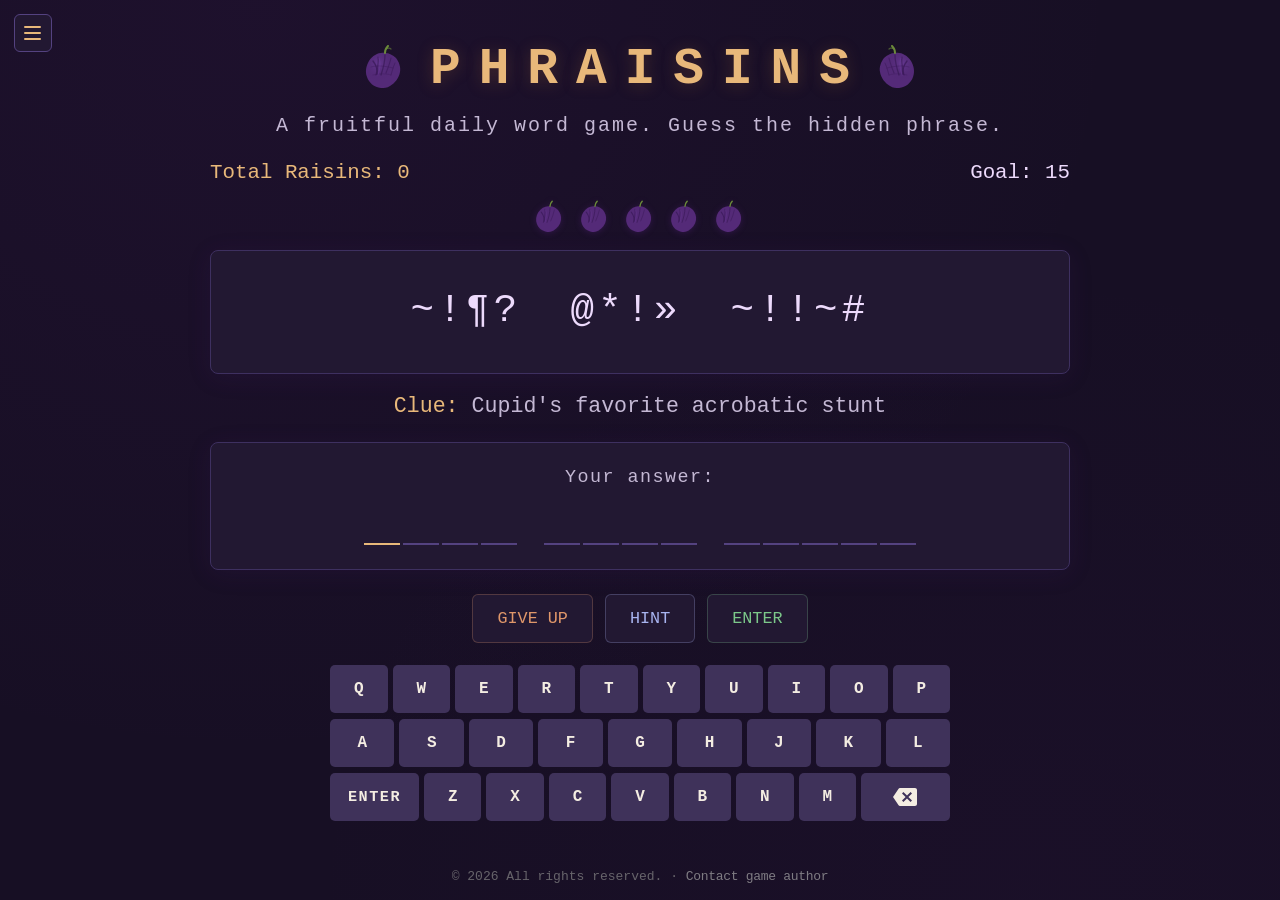
==== commit 865bc14f: "Refine Star Words sabers, share emoji, and mobile title - Use Saturn (🪐) instead of crossed swords a" ====
--- a/index.html
+++ b/index.html
@@ -81,7 +81,7 @@
   <button class="menu-item" id="menu-history" type="button" role="menuitem">My puzzle history</button>
   <button class="menu-item" id="menu-riddle-answer" type="button" role="menuitem">Riddle answer</button>
   <button class="menu-item hidden" id="menu-potter-puzzles" type="button" role="menuitem"><svg class="menu-icon" viewBox="0 0 24 24" aria-hidden="true" focusable="false"><line x1="3.5" y1="20.5" x2="13.5" y2="10.5" stroke="#6b4423" stroke-width="2.4" stroke-linecap="round"/><line x1="13" y1="11" x2="16.5" y2="7.5" stroke="#a8794f" stroke-width="2.2" stroke-linecap="round"/><circle cx="17" cy="7" r="2.2" fill="#ffe199"/><circle cx="17" cy="7" r="1" fill="#fff8dc"/><path d="M17 1.1v0.7M17 2.6v0.7M16.6 2.2h-0.7M17.4 2.2h0.7M21 2.5v0.7M21 4v0.7M20.6 3.6h-0.7M21.4 3.6h0.7M22.5 5.9v0.7M22.5 7.4v0.7M22.1 7h-0.7M22.9 7h0.7" stroke="#ffd97a" stroke-width="0.9" stroke-linecap="round"/></svg>Wizarding Words</button>
-  <button class="menu-item hidden" id="menu-star-words" type="button" role="menuitem"><svg class="menu-icon" viewBox="0 0 24 24" aria-hidden="true" focusable="false"><line x1="4" y1="20" x2="16" y2="6" stroke="#4ec9ff" stroke-width="2.2" stroke-linecap="round"/><line x1="20" y1="20" x2="8" y2="6" stroke="#ff5050" stroke-width="2.2" stroke-linecap="round"/><line x1="3" y1="21.5" x2="6" y2="18" stroke="#9a9a9a" stroke-width="2.4" stroke-linecap="round"/><line x1="21" y1="21.5" x2="18" y2="18" stroke="#9a9a9a" stroke-width="2.4" stroke-linecap="round"/></svg>Star Words</button>
+  <button class="menu-item hidden" id="menu-star-words" type="button" role="menuitem"><svg class="menu-icon menu-icon-sabers" viewBox="0 0 24 24" aria-hidden="true" focusable="false"><line x1="2.6" y1="21.5" x2="6" y2="17.6" stroke="#8f8f8f" stroke-width="2.6" stroke-linecap="round"/><circle cx="2.6" cy="21.6" r="1.5" fill="#7e7e7e"/><line x1="21.4" y1="21.5" x2="18" y2="17.6" stroke="#8f8f8f" stroke-width="2.6" stroke-linecap="round"/><circle cx="21.4" cy="21.6" r="1.5" fill="#7e7e7e"/><line x1="6" y1="17.6" x2="16.6" y2="5.2" stroke="#4ec9ff" stroke-width="4.4" stroke-linecap="round" opacity="0.3"/><line x1="6" y1="17.6" x2="16.6" y2="5.2" stroke="#4ec9ff" stroke-width="2.2" stroke-linecap="round"/><line x1="6" y1="17.6" x2="16.6" y2="5.2" stroke="#f4ffff" stroke-width="0.9" stroke-linecap="round"/><line x1="18" y1="17.6" x2="7.4" y2="5.2" stroke="#ff5050" stroke-width="4.4" stroke-linecap="round" opacity="0.3"/><line x1="18" y1="17.6" x2="7.4" y2="5.2" stroke="#ff5050" stroke-width="2.2" stroke-linecap="round"/><line x1="18" y1="17.6" x2="7.4" y2="5.2" stroke="#fff0f0" stroke-width="0.9" stroke-linecap="round"/></svg>Star Words</button>
   <button class="menu-item" id="menu-about" type="button" role="menuitem">About</button>
 </div>
 <div id="info-modal" role="dialog" aria-modal="true" aria-labelledby="info-modal-title">
--- a/styles.css
+++ b/styles.css
@@ -232,14 +232,16 @@
     margin: 0.1rem auto 0.4rem;
     width: clamp(74px, 24vw, 104px);
     height: auto;
-    filter: drop-shadow(0 0 5px rgba(120, 200, 255, 0.4));
+    overflow: visible;
+    filter: drop-shadow(0 0 5px rgba(120, 200, 255, 0.65)) drop-shadow(0 0 9px rgba(255, 110, 110, 0.3));
   }
   .welcome-sabers {
     display: block;
     margin: -0.2rem auto 0.6rem;
     width: clamp(86px, 30vw, 118px);
     height: auto;
-    filter: drop-shadow(0 0 5px rgba(120, 200, 255, 0.4));
+    overflow: visible;
+    filter: drop-shadow(0 0 5px rgba(120, 200, 255, 0.65)) drop-shadow(0 0 9px rgba(255, 110, 110, 0.3));
   }
   .nowrap { white-space: nowrap; }
   #level-up-message {
@@ -810,8 +812,11 @@
       filter: drop-shadow(0 2px 6px rgba(80, 30, 120, 0.5));
     }
     .title-saber {
-      width: clamp(18px, 5vw, 26px);
-      height: clamp(46px, 12vw, 60px);
+      width: clamp(16px, 4.5vw, 22px);
+      /* Keep height at/under the title text so the flanking sabers don't
+         make .title-row taller than on the other pages (which would push
+         PHRAISINS down). */
+      height: clamp(34px, 9.5vw, 44px);
     }
     h1 {
       font-size: clamp(1.85rem, 8.5vw, 2.55rem);
@@ -958,7 +963,7 @@
     #app { padding: 0.7rem 1rem 0.7rem; }
     .title-row { margin-bottom: 0.1rem; }
     .raisin-svg { width: clamp(24px, 7vw, 36px); height: clamp(22px, 6.2vw, 32px); }
-    .title-saber { width: clamp(16px, 4.5vw, 22px); height: clamp(40px, 10vw, 50px); }
+    .title-saber { width: clamp(14px, 4vw, 20px); height: clamp(30px, 8vw, 40px); }
     h1 { font-size: clamp(1.6rem, 7.5vw, 2.1rem); }
     #subtitle { margin-bottom: 0.4rem; font-size: 0.74rem; }
     #raisin-bar { margin-bottom: 0.4rem; gap: 0.35rem; }
@@ -1334,6 +1339,9 @@
     margin-right: 0.5em;
     vertical-align: -0.22em;
   }
+  /* Beam glow comes from the translucent blade layer inside the SVG, so it
+     stays on the beams only — no filter here (a filter would glow the grey
+     handles too). */
   .menu-item:hover, .menu-item:focus-visible {
     background: rgba(232, 184, 122, 0.08);
     color: var(--gold-bright);
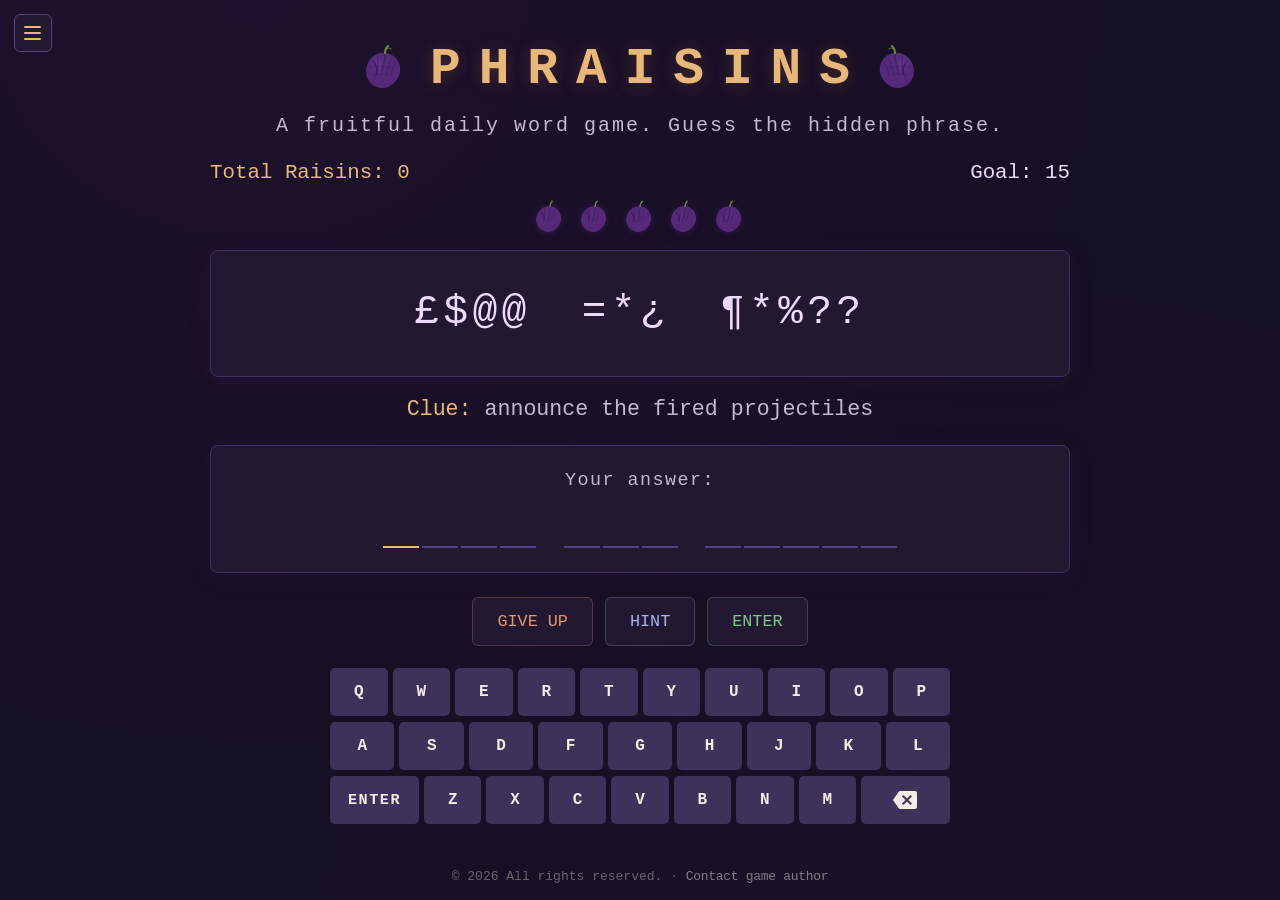
==== commit e8fdebcd: "Add small grapes icon after "grapeness?" in welcome modal The icon is absolutely positioned off the " ====
--- a/index.html
+++ b/index.html
@@ -174,7 +174,21 @@
 <div id="welcome-dialog" class="hidden" role="dialog" aria-labelledby="welcome-title">
   <button id="welcome-close" type="button" aria-label="Close">&times;</button>
   <div id="welcome-title">Welcome to Phraisins!</div>
-  <div id="welcome-body">Guess the hidden phrase and win raisins. Ready to achieve grapeness?</div>
+  <div id="welcome-body">Guess the hidden phrase and win raisins. Ready to achieve <span class="grapeness-wrap">grapeness?<svg class="welcome-grapes" width="22" height="26" viewBox="0 0 40 48" fill="none" xmlns="http://www.w3.org/2000/svg" aria-hidden="true">
+    <path d="M20 18c0-4 1-8 4-11" stroke="#6b8a3a" stroke-width="2" stroke-linecap="round"/>
+    <path d="M24 7c4-3 8-3 11-1-2 4-6 6-10 5" fill="#7ba33f"/>
+    <g fill="#5a2f8a">
+      <circle cx="11" cy="20" r="5.2"/><circle cx="20" cy="20" r="5.2"/><circle cx="29" cy="20" r="5.2"/>
+      <circle cx="15.5" cy="28" r="5.2"/><circle cx="24.5" cy="28" r="5.2"/>
+      <circle cx="20" cy="36" r="5.2"/>
+    </g>
+    <g fill="url(#wg)">
+      <circle cx="11" cy="20" r="5.2"/><circle cx="20" cy="20" r="5.2"/><circle cx="29" cy="20" r="5.2"/>
+      <circle cx="15.5" cy="28" r="5.2"/><circle cx="24.5" cy="28" r="5.2"/>
+      <circle cx="20" cy="36" r="5.2"/>
+    </g>
+    <defs><radialGradient id="wg" cx="0.35" cy="0.3" r="0.8"><stop offset="0%" stop-color="#9d6ad0" stop-opacity="0.55"/><stop offset="100%" stop-color="#3a1c5e" stop-opacity="0"/></radialGradient></defs>
+  </svg></span></div>
   <div id="welcome-buttons">
     <button id="welcome-play" type="button">Play Now</button>
     <button id="welcome-how-to" type="button">How to Play</button>
--- a/styles.css
+++ b/styles.css
@@ -1140,6 +1140,16 @@
     line-height: 1.45;
     margin-bottom: 1.25rem;
   }
+  .grapeness-wrap {
+    position: relative;
+  }
+  .welcome-grapes {
+    position: absolute;
+    left: 100%;
+    top: 50%;
+    transform: translateY(-50%);
+    margin-left: 0.25rem;
+  }
   #welcome-buttons {
     display: flex;
     justify-content: center;
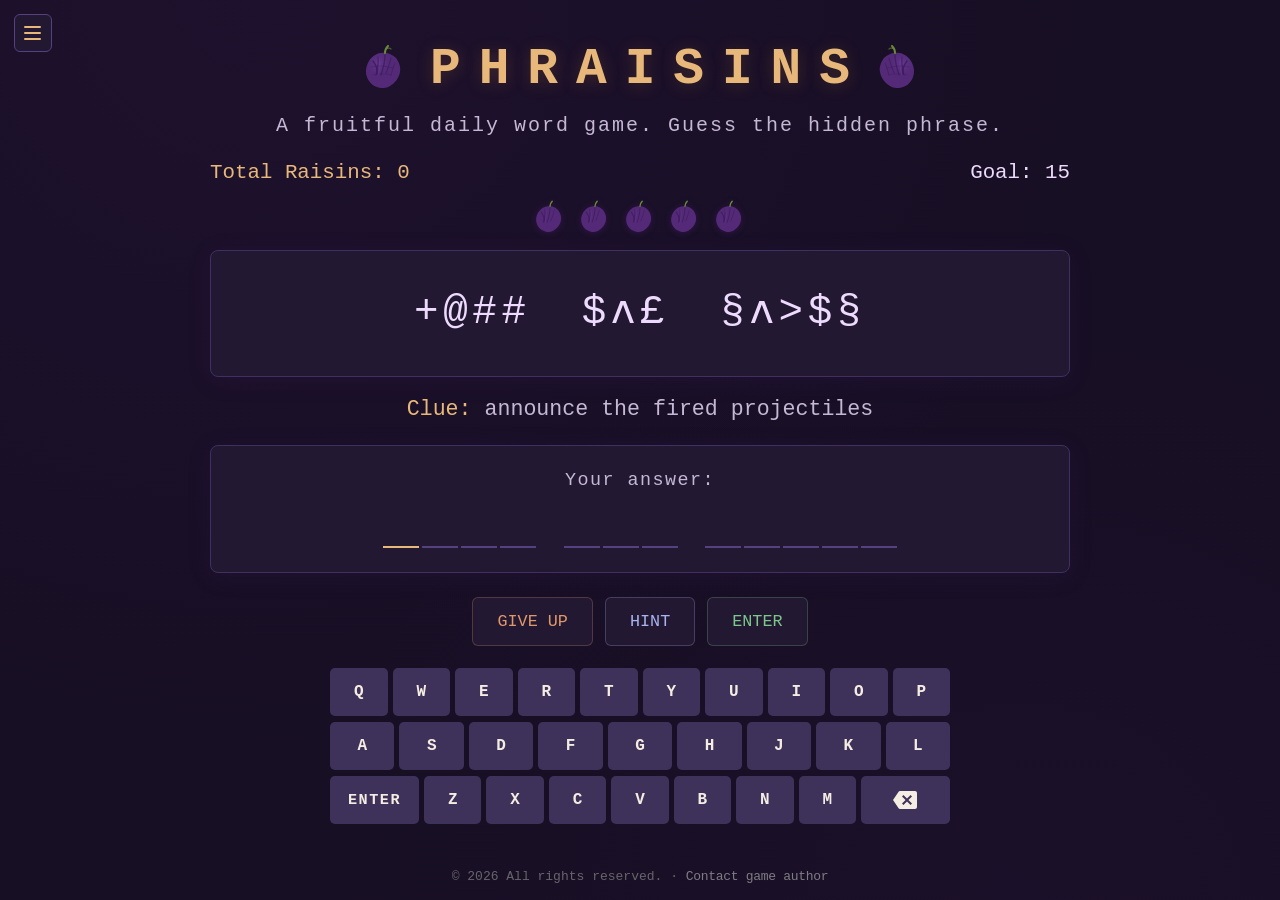
==== commit 071feac6: "Replace welcome-modal grapes icon with a tilted raisin above the title Swap the small inline grapes " ====
--- a/index.html
+++ b/index.html
@@ -173,22 +173,25 @@
 </div>
 <div id="welcome-dialog" class="hidden" role="dialog" aria-labelledby="welcome-title">
   <button id="welcome-close" type="button" aria-label="Close">&times;</button>
+  <svg class="welcome-raisin-hero" viewBox="0 0 120 104" fill="none" xmlns="http://www.w3.org/2000/svg" aria-hidden="true">
+    <g transform="translate(8,6) scale(2.0) rotate(-13 26 28)">
+      <path d="M26 8c-6-1-12 2-16 8-3 5-4 11-2 16 2 6 7 10 14 11 3 0 6 0 9-2 5-3 9-8 10-14 1-5-1-10-4-14-3-3-7-5-11-5z" fill="#542a78"/>
+      <path d="M26 8c-6-1-12 2-16 8-3 5-4 11-2 16 2 6 7 10 14 11 3 0 6 0 9-2 5-3 9-8 10-14 1-5-1-10-4-14-3-3-7-5-11-5z" fill="url(#wr)"/>
+      <path d="M14 16c3 4 5 8 4 13" stroke="#381855" stroke-width="1.4" stroke-linecap="round" fill="none" opacity="0.7"/>
+      <path d="M19 12c1 6-1 13-2 18" stroke="#381855" stroke-width="1.2" stroke-linecap="round" fill="none" opacity="0.6"/>
+      <path d="M26 10c0 7-2 14-4 20" stroke="#381855" stroke-width="1.3" stroke-linecap="round" fill="none" opacity="0.65"/>
+      <path d="M32 13c-1 5-3 10-5 15" stroke="#381855" stroke-width="1.1" stroke-linecap="round" fill="none" opacity="0.55"/>
+      <path d="M36 18c-2 4-3 9-4 12" stroke="#381855" stroke-width="1" stroke-linecap="round" fill="none" opacity="0.5"/>
+      <path d="M12 22c6-2 14-1 22 1" stroke="#381855" stroke-width="0.9" stroke-linecap="round" fill="none" opacity="0.4"/>
+      <path d="M14 30c5-1 11-2 18 0" stroke="#381855" stroke-width="0.8" stroke-linecap="round" fill="none" opacity="0.35"/>
+      <path d="M20 13c2 5 1 11-1 17" stroke="#703ca0" stroke-width="0.8" stroke-linecap="round" fill="none" opacity="0.5"/>
+      <path d="M26 8c0-3 1-5 3-7" stroke="#6b8a3a" stroke-width="2" stroke-linecap="round"/>
+      <path d="M27 4c2-1 4-1 5 0" stroke="#6b8a3a" stroke-width="1.2" stroke-linecap="round" opacity="0.6"/>
+    </g>
+    <defs><radialGradient id="wr" cx="0.35" cy="0.3" r="0.5"><stop offset="0%" stop-color="#8050b8" stop-opacity="0.35"/><stop offset="100%" stop-color="#381855" stop-opacity="0"/></radialGradient></defs>
+  </svg>
   <div id="welcome-title">Welcome to Phraisins!</div>
-  <div id="welcome-body">Guess the hidden phrase and win raisins. Ready to achieve <span class="grapeness-wrap">grapeness?<svg class="welcome-grapes" width="22" height="26" viewBox="0 0 40 48" fill="none" xmlns="http://www.w3.org/2000/svg" aria-hidden="true">
-    <path d="M20 18c0-4 1-8 4-11" stroke="#6b8a3a" stroke-width="2" stroke-linecap="round"/>
-    <path d="M24 7c4-3 8-3 11-1-2 4-6 6-10 5" fill="#7ba33f"/>
-    <g fill="#5a2f8a">
-      <circle cx="11" cy="20" r="5.2"/><circle cx="20" cy="20" r="5.2"/><circle cx="29" cy="20" r="5.2"/>
-      <circle cx="15.5" cy="28" r="5.2"/><circle cx="24.5" cy="28" r="5.2"/>
-      <circle cx="20" cy="36" r="5.2"/>
-    </g>
-    <g fill="url(#wg)">
-      <circle cx="11" cy="20" r="5.2"/><circle cx="20" cy="20" r="5.2"/><circle cx="29" cy="20" r="5.2"/>
-      <circle cx="15.5" cy="28" r="5.2"/><circle cx="24.5" cy="28" r="5.2"/>
-      <circle cx="20" cy="36" r="5.2"/>
-    </g>
-    <defs><radialGradient id="wg" cx="0.35" cy="0.3" r="0.8"><stop offset="0%" stop-color="#9d6ad0" stop-opacity="0.55"/><stop offset="100%" stop-color="#3a1c5e" stop-opacity="0"/></radialGradient></defs>
-  </svg></span></div>
+  <div id="welcome-body">Guess the hidden phrase and win raisins. Ready to achieve grapeness?</div>
   <div id="welcome-buttons">
     <button id="welcome-play" type="button">Play Now</button>
     <button id="welcome-how-to" type="button">How to Play</button>
--- a/styles.css
+++ b/styles.css
@@ -479,6 +479,12 @@
       transform: translate(-50%, -58%);
       animation: virtualCaretBlink 1.06s steps(1) infinite;
       pointer-events: none;
+    }
+    /* Hush the blinking caret while the Welcome dialog or the tutorial is open
+       over the game (both set body.tutorial-active), so it doesn't flicker in
+       the background — most noticeably on the tutorial's answer-area slide. */
+    body.tutorial-active .answer-cell.has-virtual-caret::before {
+      display: none;
     }
   }
   @keyframes virtualCaretBlink {
@@ -1140,15 +1146,13 @@
     line-height: 1.45;
     margin-bottom: 1.25rem;
   }
-  .grapeness-wrap {
-    position: relative;
-  }
-  .welcome-grapes {
-    position: absolute;
-    left: 100%;
-    top: 50%;
-    transform: translateY(-50%);
-    margin-left: 0.25rem;
+  .welcome-raisin-hero {
+    display: block;
+    margin: 0 auto 0.4rem;
+    /* Height matched to the Wizarding Words welcome wand (width clamp x 50/80 ratio). */
+    height: clamp(50px, 17.5vw, 69px);
+    width: auto;
+    filter: drop-shadow(0 3px 8px rgba(80, 30, 120, 0.45));
   }
   #welcome-buttons {
     display: flex;
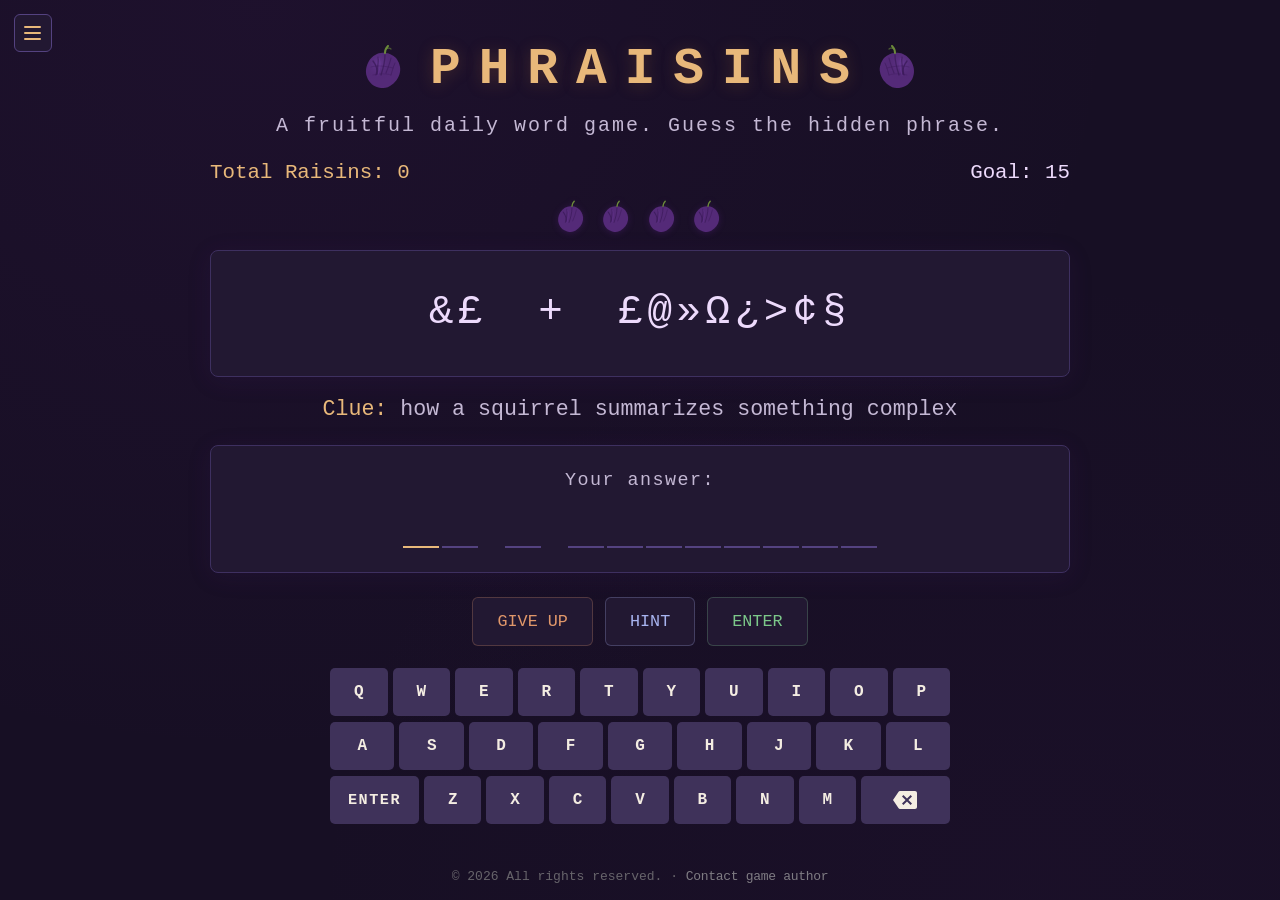
==== commit f63e5744: "Replace welcome raisin with a friendly three-raisin family portrait Co-Authored-By: Claude Opus 4.8 " ====
--- a/index.html
+++ b/index.html
@@ -173,22 +173,52 @@
 </div>
 <div id="welcome-dialog" class="hidden" role="dialog" aria-labelledby="welcome-title">
   <button id="welcome-close" type="button" aria-label="Close">&times;</button>
-  <svg class="welcome-raisin-hero" viewBox="0 0 120 104" fill="none" xmlns="http://www.w3.org/2000/svg" aria-hidden="true">
-    <g transform="translate(8,6) scale(2.0) rotate(-13 26 28)">
-      <path d="M26 8c-6-1-12 2-16 8-3 5-4 11-2 16 2 6 7 10 14 11 3 0 6 0 9-2 5-3 9-8 10-14 1-5-1-10-4-14-3-3-7-5-11-5z" fill="#542a78"/>
-      <path d="M26 8c-6-1-12 2-16 8-3 5-4 11-2 16 2 6 7 10 14 11 3 0 6 0 9-2 5-3 9-8 10-14 1-5-1-10-4-14-3-3-7-5-11-5z" fill="url(#wr)"/>
-      <path d="M14 16c3 4 5 8 4 13" stroke="#381855" stroke-width="1.4" stroke-linecap="round" fill="none" opacity="0.7"/>
-      <path d="M19 12c1 6-1 13-2 18" stroke="#381855" stroke-width="1.2" stroke-linecap="round" fill="none" opacity="0.6"/>
-      <path d="M26 10c0 7-2 14-4 20" stroke="#381855" stroke-width="1.3" stroke-linecap="round" fill="none" opacity="0.65"/>
-      <path d="M32 13c-1 5-3 10-5 15" stroke="#381855" stroke-width="1.1" stroke-linecap="round" fill="none" opacity="0.55"/>
-      <path d="M36 18c-2 4-3 9-4 12" stroke="#381855" stroke-width="1" stroke-linecap="round" fill="none" opacity="0.5"/>
-      <path d="M12 22c6-2 14-1 22 1" stroke="#381855" stroke-width="0.9" stroke-linecap="round" fill="none" opacity="0.4"/>
-      <path d="M14 30c5-1 11-2 18 0" stroke="#381855" stroke-width="0.8" stroke-linecap="round" fill="none" opacity="0.35"/>
-      <path d="M20 13c2 5 1 11-1 17" stroke="#703ca0" stroke-width="0.8" stroke-linecap="round" fill="none" opacity="0.5"/>
-      <path d="M26 8c0-3 1-5 3-7" stroke="#6b8a3a" stroke-width="2" stroke-linecap="round"/>
-      <path d="M27 4c2-1 4-1 5 0" stroke="#6b8a3a" stroke-width="1.2" stroke-linecap="round" opacity="0.6"/>
+  <svg class="welcome-raisin-hero" viewBox="0 0 112 66" fill="none" xmlns="http://www.w3.org/2000/svg" aria-hidden="true">
+    <defs>
+      <radialGradient id="wr" cx="0.35" cy="0.3" r="0.5"><stop offset="0%" stop-color="#8050b8" stop-opacity="0.35"/><stop offset="100%" stop-color="#381855" stop-opacity="0"/></radialGradient>
+      <!-- Shared raisin body, gradient sheen and stem; wrinkles (and the middle one's face) are added per raisin so each looks a little different. -->
+      <symbol id="raisin-body" viewBox="0 0 52 48">
+        <path d="M26 8c-6-1-12 2-16 8-3 5-4 11-2 16 2 6 7 10 14 11 3 0 6 0 9-2 5-3 9-8 10-14 1-5-1-10-4-14-3-3-7-5-11-5z" fill="#542a78"/>
+        <path d="M26 8c-6-1-12 2-16 8-3 5-4 11-2 16 2 6 7 10 14 11 3 0 6 0 9-2 5-3 9-8 10-14 1-5-1-10-4-14-3-3-7-5-11-5z" fill="url(#wr)"/>
+        <path d="M26 8c0-3 1-5 3-7" stroke="#6b8a3a" stroke-width="2" stroke-linecap="round"/>
+        <path d="M27 4c2-1 4-1 5 0" stroke="#6b8a3a" stroke-width="1.2" stroke-linecap="round" opacity="0.6"/>
+      </symbol>
+    </defs>
+    <!-- Back-left raisin: smaller, tilted in toward the family, darkened so it recedes. -->
+    <g transform="translate(26,40) rotate(4) scale(0.92,0.86) translate(-26,-24)">
+      <use href="#raisin-body" width="52" height="48"/>
+      <path d="M26 8c-6-1-12 2-16 8-3 5-4 11-2 16 2 6 7 10 14 11 3 0 6 0 9-2 5-3 9-8 10-14 1-5-1-10-4-14-3-3-7-5-11-5z" fill="#1c0d36" opacity="0.2"/>
+      <path d="M14 16c3 4 5 8 4 13" stroke="#2a134a" stroke-width="1.4" stroke-linecap="round" fill="none" opacity="0.7"/>
+      <path d="M26 12c0 7-2 14-4 20" stroke="#2a134a" stroke-width="1.2" stroke-linecap="round" fill="none" opacity="0.6"/>
+      <path d="M36 18c-2 4-3 9-4 12" stroke="#2a134a" stroke-width="1" stroke-linecap="round" fill="none" opacity="0.5"/>
     </g>
-    <defs><radialGradient id="wr" cx="0.35" cy="0.3" r="0.5"><stop offset="0%" stop-color="#8050b8" stop-opacity="0.35"/><stop offset="100%" stop-color="#381855" stop-opacity="0"/></radialGradient></defs>
+    <!-- Back-right raisin: smaller, mirrored and tilted the other way so it reads as its own raisin. -->
+    <g transform="translate(86,40) rotate(-7) scale(-0.9,0.92) translate(-26,-24)">
+      <use href="#raisin-body" width="52" height="48"/>
+      <path d="M26 8c-6-1-12 2-16 8-3 5-4 11-2 16 2 6 7 10 14 11 3 0 6 0 9-2 5-3 9-8 10-14 1-5-1-10-4-14-3-3-7-5-11-5z" fill="#1c0d36" opacity="0.2"/>
+      <path d="M18 13c1 6-1 13-2 18" stroke="#2a134a" stroke-width="1.2" stroke-linecap="round" fill="none" opacity="0.6"/>
+      <path d="M27 11c0 7-2 14-4 20" stroke="#2a134a" stroke-width="1.3" stroke-linecap="round" fill="none" opacity="0.6"/>
+      <path d="M33 14c-1 5-3 10-5 15" stroke="#2a134a" stroke-width="1.1" stroke-linecap="round" fill="none" opacity="0.5"/>
+    </g>
+    <!-- Foreground raisin: largest, stepped forward and overlapping the other two, with a friendly little face. -->
+    <g transform="translate(56,33) rotate(-3) scale(1.22,1.2) translate(-26,-24)">
+      <!-- Halo in the panel colour carves a clean gap so the front raisin sits clearly in front. -->
+      <path d="M26 8c-6-1-12 2-16 8-3 5-4 11-2 16 2 6 7 10 14 11 3 0 6 0 9-2 5-3 9-8 10-14 1-5-1-10-4-14-3-3-7-5-11-5z" fill="none" stroke="#221832" stroke-width="1.6" stroke-linejoin="round"/>
+      <use href="#raisin-body" width="52" height="48"/>
+      <!-- Subtle edge along the lower-left, matching the outline tone. -->
+      <path d="M10 16c-3 5-4 11-2 16 2 6 7 10 14 11" fill="none" stroke="#221832" stroke-width="0.9" stroke-linecap="round" opacity="0.5"/>
+      <!-- A few side wrinkles, kept clear of the face. -->
+      <path d="M13 17c2 4 3 8 3 12" stroke="#381855" stroke-width="1.2" stroke-linecap="round" fill="none" opacity="0.5"/>
+      <path d="M38 18c-1 4-2 9-3 13" stroke="#381855" stroke-width="1.1" stroke-linecap="round" fill="none" opacity="0.45"/>
+      <path d="M28 22c5-1 9-1 13 1" stroke="#381855" stroke-width="0.8" stroke-linecap="round" fill="none" opacity="0.28"/>
+      <!-- Soft rosy cheeks. -->
+      <ellipse cx="16" cy="28.5" rx="3.2" ry="2" fill="#c77fb0" opacity="0.3"/>
+      <ellipse cx="36" cy="28.5" rx="3.2" ry="2" fill="#c77fb0" opacity="0.3"/>
+      <!-- Friendly face: happy closed eyes and a gentle smile, in a deep grape tone. -->
+      <path d="M16 22.5c1.4-2.2 4.6-2.2 6 0" stroke="#2a1148" stroke-width="1.6" stroke-linecap="round" fill="none"/>
+      <path d="M30 22.5c1.4-2.2 4.6-2.2 6 0" stroke="#2a1148" stroke-width="1.6" stroke-linecap="round" fill="none"/>
+      <path d="M19.5 29.5c3 4 9.5 4 13 0" stroke="#2a1148" stroke-width="1.7" stroke-linecap="round" fill="none"/>
+    </g>
   </svg>
   <div id="welcome-title">Welcome to Phraisins!</div>
   <div id="welcome-body">Guess the hidden phrase and win raisins. Ready to achieve grapeness?</div>
--- a/styles.css
+++ b/styles.css
@@ -795,11 +795,11 @@
     body {
       padding: 0;
       min-height: 0;
-      background-attachment: fixed;
+      /* Background glows match desktop exactly (see :root body) — no extra
+         centered glow on mobile, which previously washed out the view. */
       background-image:
-        radial-gradient(ellipse 80% 40% at 50% 34%, rgba(120, 60, 180, 0.08) 0%, transparent 70%),
-        radial-gradient(ellipse at 15% 0%, rgba(120, 40, 160, 0.05) 0%, transparent 55%),
-        radial-gradient(ellipse at 85% 100%, rgba(90, 30, 120, 0.06) 0%, transparent 50%);
+        radial-gradient(ellipse at 20% 0%, rgba(120, 40, 160, 0.07) 0%, transparent 60%),
+        radial-gradient(ellipse at 80% 100%, rgba(90, 30, 120, 0.05) 0%, transparent 50%);
     }
     #app {
       min-height: 100dvh;
@@ -1149,8 +1149,9 @@
   .welcome-raisin-hero {
     display: block;
     margin: 0 auto 0.4rem;
-    /* Height matched to the Wizarding Words welcome wand (width clamp x 50/80 ratio). */
-    height: clamp(50px, 17.5vw, 69px);
+    /* Three-raisin family portrait; sized so the larger foreground raisin reads
+       at roughly the original single raisin's size. */
+    height: clamp(60px, 20vw, 80px);
     width: auto;
     filter: drop-shadow(0 3px 8px rgba(80, 30, 120, 0.45));
   }
@@ -1216,6 +1217,10 @@
       transform: translateY(-50%);
       max-width: none;
       width: auto;
+    }
+    /* Smaller blur so the glow stays proportional on the smaller mobile raisin. */
+    .welcome-raisin-hero {
+      filter: drop-shadow(0 2px 5px rgba(80, 30, 120, 0.4));
     }
   }
 
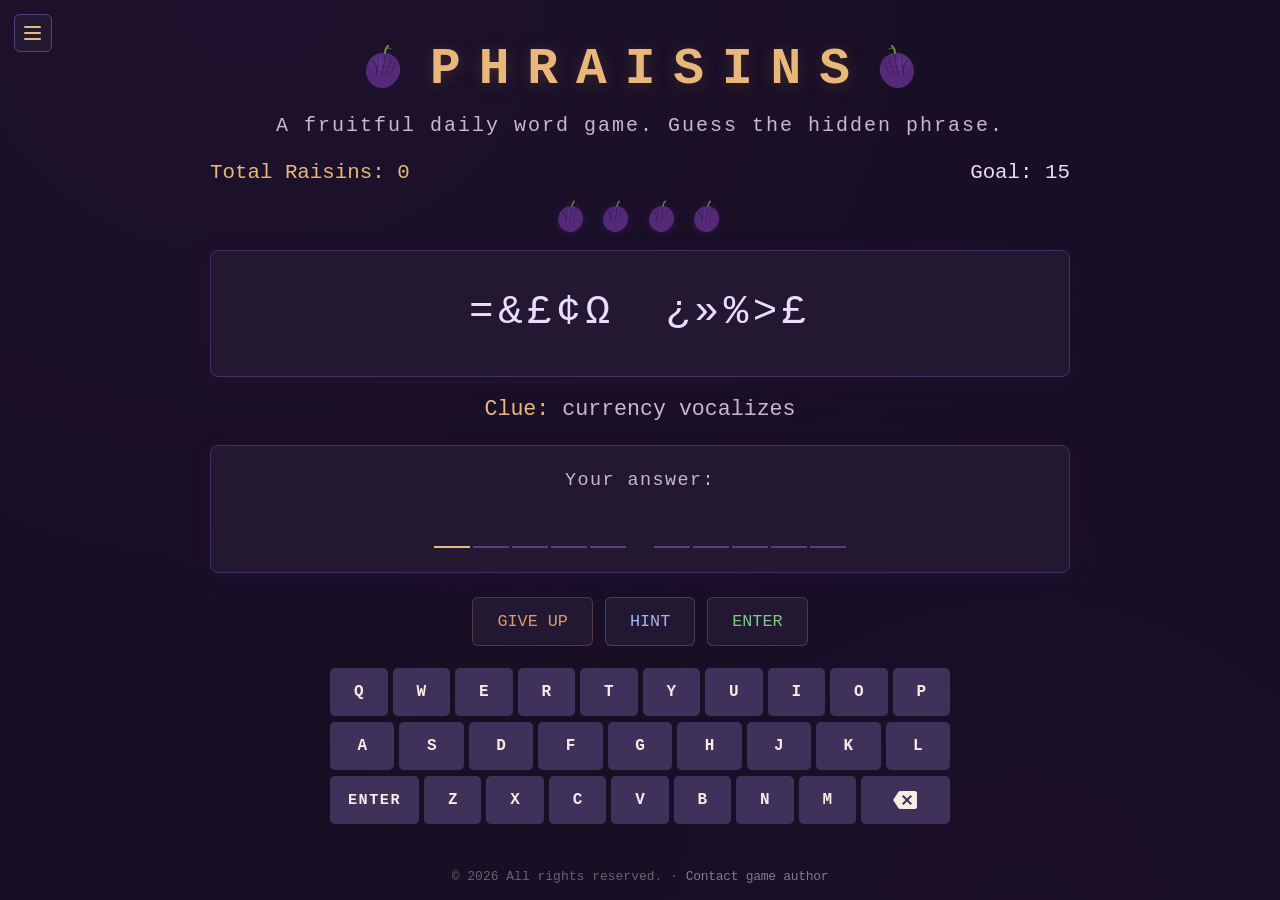
==== commit cd1548ef: "Lift side raisins and ease right raisin's tilt in welcome portrait Co-Authored-By: Claude Opus 4.8 (" ====
--- a/index.html
+++ b/index.html
@@ -185,7 +185,7 @@
       </symbol>
     </defs>
     <!-- Back-left raisin: smaller, tilted in toward the family, darkened so it recedes. -->
-    <g transform="translate(26,40) rotate(4) scale(0.92,0.86) translate(-26,-24)">
+    <g transform="translate(26,36) rotate(4) scale(0.92,0.86) translate(-26,-24)">
       <use href="#raisin-body" width="52" height="48"/>
       <path d="M26 8c-6-1-12 2-16 8-3 5-4 11-2 16 2 6 7 10 14 11 3 0 6 0 9-2 5-3 9-8 10-14 1-5-1-10-4-14-3-3-7-5-11-5z" fill="#1c0d36" opacity="0.2"/>
       <path d="M14 16c3 4 5 8 4 13" stroke="#2a134a" stroke-width="1.4" stroke-linecap="round" fill="none" opacity="0.7"/>
@@ -193,7 +193,7 @@
       <path d="M36 18c-2 4-3 9-4 12" stroke="#2a134a" stroke-width="1" stroke-linecap="round" fill="none" opacity="0.5"/>
     </g>
     <!-- Back-right raisin: smaller, mirrored and tilted the other way so it reads as its own raisin. -->
-    <g transform="translate(86,40) rotate(-7) scale(-0.9,0.92) translate(-26,-24)">
+    <g transform="translate(86,36) rotate(-4) scale(-0.9,0.92) translate(-26,-24)">
       <use href="#raisin-body" width="52" height="48"/>
       <path d="M26 8c-6-1-12 2-16 8-3 5-4 11-2 16 2 6 7 10 14 11 3 0 6 0 9-2 5-3 9-8 10-14 1-5-1-10-4-14-3-3-7-5-11-5z" fill="#1c0d36" opacity="0.2"/>
       <path d="M18 13c1 6-1 13-2 18" stroke="#2a134a" stroke-width="1.2" stroke-linecap="round" fill="none" opacity="0.6"/>
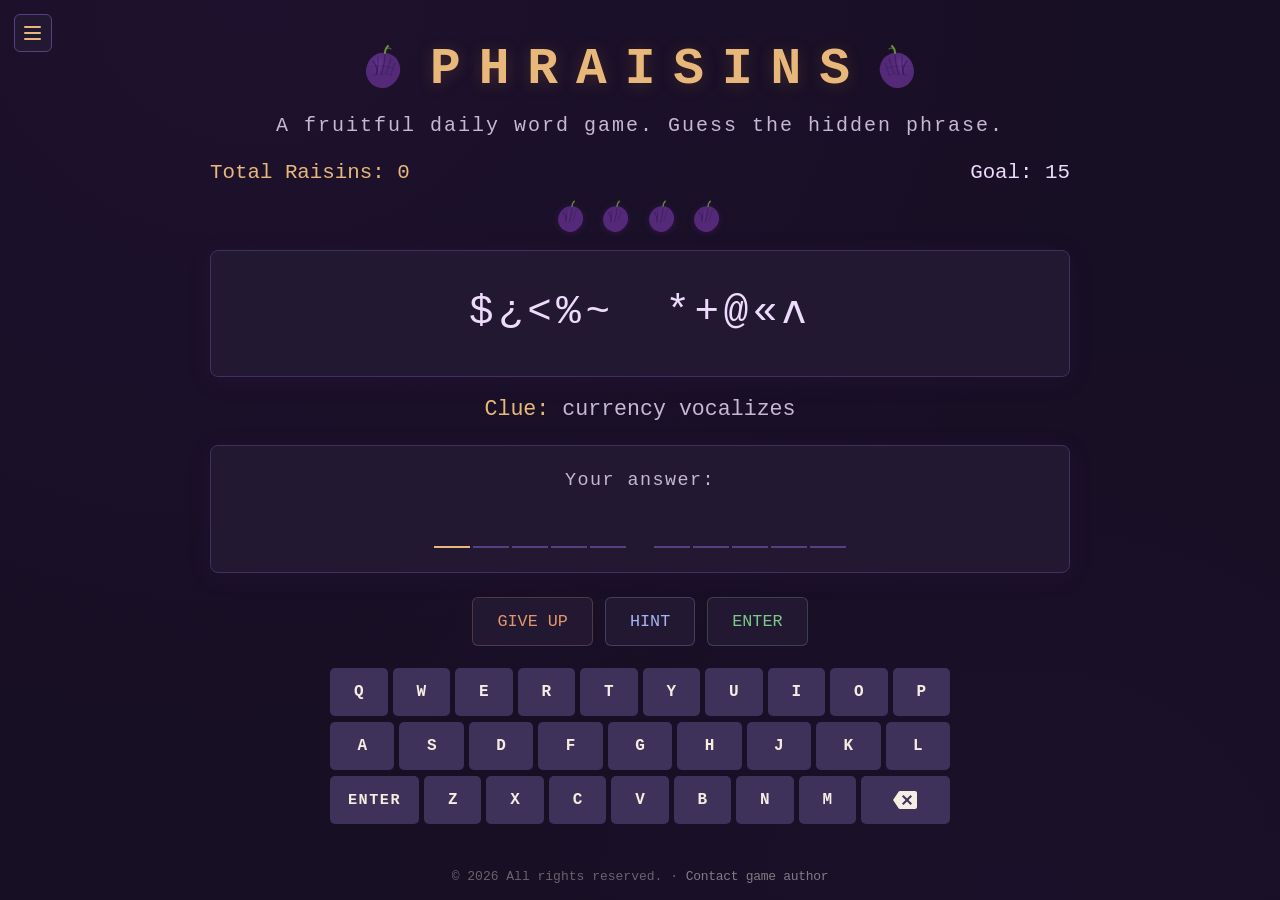
==== commit 05b272c5: "Use single About-page raisin in the Welcome modal Co-Authored-By: Claude Opus 4.8 (1M context) <nore" ====
--- a/index.html
+++ b/index.html
@@ -173,52 +173,25 @@
 </div>
 <div id="welcome-dialog" class="hidden" role="dialog" aria-labelledby="welcome-title">
   <button id="welcome-close" type="button" aria-label="Close">&times;</button>
-  <svg class="welcome-raisin-hero" viewBox="0 0 112 66" fill="none" xmlns="http://www.w3.org/2000/svg" aria-hidden="true">
+  <svg class="welcome-raisin-hero" viewBox="0 0 52 48" fill="none" xmlns="http://www.w3.org/2000/svg" aria-hidden="true">
     <defs>
       <radialGradient id="wr" cx="0.35" cy="0.3" r="0.5"><stop offset="0%" stop-color="#8050b8" stop-opacity="0.35"/><stop offset="100%" stop-color="#381855" stop-opacity="0"/></radialGradient>
-      <!-- Shared raisin body, gradient sheen and stem; wrinkles (and the middle one's face) are added per raisin so each looks a little different. -->
-      <symbol id="raisin-body" viewBox="0 0 52 48">
-        <path d="M26 8c-6-1-12 2-16 8-3 5-4 11-2 16 2 6 7 10 14 11 3 0 6 0 9-2 5-3 9-8 10-14 1-5-1-10-4-14-3-3-7-5-11-5z" fill="#542a78"/>
-        <path d="M26 8c-6-1-12 2-16 8-3 5-4 11-2 16 2 6 7 10 14 11 3 0 6 0 9-2 5-3 9-8 10-14 1-5-1-10-4-14-3-3-7-5-11-5z" fill="url(#wr)"/>
-        <path d="M26 8c0-3 1-5 3-7" stroke="#6b8a3a" stroke-width="2" stroke-linecap="round"/>
-        <path d="M27 4c2-1 4-1 5 0" stroke="#6b8a3a" stroke-width="1.2" stroke-linecap="round" opacity="0.6"/>
-      </symbol>
     </defs>
-    <!-- Back-left raisin: smaller, tilted in toward the family, darkened so it recedes. -->
-    <g transform="translate(26,36) rotate(4) scale(0.92,0.86) translate(-26,-24)">
-      <use href="#raisin-body" width="52" height="48"/>
-      <path d="M26 8c-6-1-12 2-16 8-3 5-4 11-2 16 2 6 7 10 14 11 3 0 6 0 9-2 5-3 9-8 10-14 1-5-1-10-4-14-3-3-7-5-11-5z" fill="#1c0d36" opacity="0.2"/>
-      <path d="M14 16c3 4 5 8 4 13" stroke="#2a134a" stroke-width="1.4" stroke-linecap="round" fill="none" opacity="0.7"/>
-      <path d="M26 12c0 7-2 14-4 20" stroke="#2a134a" stroke-width="1.2" stroke-linecap="round" fill="none" opacity="0.6"/>
-      <path d="M36 18c-2 4-3 9-4 12" stroke="#2a134a" stroke-width="1" stroke-linecap="round" fill="none" opacity="0.5"/>
-    </g>
-    <!-- Back-right raisin: smaller, mirrored and tilted the other way so it reads as its own raisin. -->
-    <g transform="translate(86,36) rotate(-4) scale(-0.9,0.92) translate(-26,-24)">
-      <use href="#raisin-body" width="52" height="48"/>
-      <path d="M26 8c-6-1-12 2-16 8-3 5-4 11-2 16 2 6 7 10 14 11 3 0 6 0 9-2 5-3 9-8 10-14 1-5-1-10-4-14-3-3-7-5-11-5z" fill="#1c0d36" opacity="0.2"/>
-      <path d="M18 13c1 6-1 13-2 18" stroke="#2a134a" stroke-width="1.2" stroke-linecap="round" fill="none" opacity="0.6"/>
-      <path d="M27 11c0 7-2 14-4 20" stroke="#2a134a" stroke-width="1.3" stroke-linecap="round" fill="none" opacity="0.6"/>
-      <path d="M33 14c-1 5-3 10-5 15" stroke="#2a134a" stroke-width="1.1" stroke-linecap="round" fill="none" opacity="0.5"/>
-    </g>
-    <!-- Foreground raisin: largest, stepped forward and overlapping the other two, with a friendly little face. -->
-    <g transform="translate(56,33) rotate(-3) scale(1.22,1.2) translate(-26,-24)">
-      <!-- Halo in the panel colour carves a clean gap so the front raisin sits clearly in front. -->
-      <path d="M26 8c-6-1-12 2-16 8-3 5-4 11-2 16 2 6 7 10 14 11 3 0 6 0 9-2 5-3 9-8 10-14 1-5-1-10-4-14-3-3-7-5-11-5z" fill="none" stroke="#221832" stroke-width="1.6" stroke-linejoin="round"/>
-      <use href="#raisin-body" width="52" height="48"/>
-      <!-- Subtle edge along the lower-left, matching the outline tone. -->
-      <path d="M10 16c-3 5-4 11-2 16 2 6 7 10 14 11" fill="none" stroke="#221832" stroke-width="0.9" stroke-linecap="round" opacity="0.5"/>
-      <!-- A few side wrinkles, kept clear of the face. -->
-      <path d="M13 17c2 4 3 8 3 12" stroke="#381855" stroke-width="1.2" stroke-linecap="round" fill="none" opacity="0.5"/>
-      <path d="M38 18c-1 4-2 9-3 13" stroke="#381855" stroke-width="1.1" stroke-linecap="round" fill="none" opacity="0.45"/>
-      <path d="M28 22c5-1 9-1 13 1" stroke="#381855" stroke-width="0.8" stroke-linecap="round" fill="none" opacity="0.28"/>
-      <!-- Soft rosy cheeks. -->
-      <ellipse cx="16" cy="28.5" rx="3.2" ry="2" fill="#c77fb0" opacity="0.3"/>
-      <ellipse cx="36" cy="28.5" rx="3.2" ry="2" fill="#c77fb0" opacity="0.3"/>
-      <!-- Friendly face: happy closed eyes and a gentle smile, in a deep grape tone. -->
-      <path d="M16 22.5c1.4-2.2 4.6-2.2 6 0" stroke="#2a1148" stroke-width="1.6" stroke-linecap="round" fill="none"/>
-      <path d="M30 22.5c1.4-2.2 4.6-2.2 6 0" stroke="#2a1148" stroke-width="1.6" stroke-linecap="round" fill="none"/>
-      <path d="M19.5 29.5c3 4 9.5 4 13 0" stroke="#2a1148" stroke-width="1.7" stroke-linecap="round" fill="none"/>
-    </g>
+    <path d="M26 8c-6-1-12 2-16 8-3 5-4 11-2 16 2 6 7 10 14 11 3 0 6 0 9-2 5-3 9-8 10-14 1-5-1-10-4-14-3-3-7-5-11-5z" fill="#542a78"/>
+    <path d="M26 8c-6-1-12 2-16 8-3 5-4 11-2 16 2 6 7 10 14 11 3 0 6 0 9-2 5-3 9-8 10-14 1-5-1-10-4-14-3-3-7-5-11-5z" fill="url(#wr)"/>
+    <path d="M26 8c0-3 1-5 3-7" stroke="#6b8a3a" stroke-width="2" stroke-linecap="round"/>
+    <path d="M27 4c2-1 4-1 5 0" stroke="#6b8a3a" stroke-width="1.2" stroke-linecap="round" opacity="0.6"/>
+    <!-- A few side wrinkles, kept clear of the face. -->
+    <path d="M13 17c2 4 3 8 3 12" stroke="#381855" stroke-width="1.2" stroke-linecap="round" fill="none" opacity="0.5"/>
+    <path d="M38 18c-1 4-2 9-3 13" stroke="#381855" stroke-width="1.1" stroke-linecap="round" fill="none" opacity="0.45"/>
+    <path d="M28 22c5-1 9-1 13 1" stroke="#381855" stroke-width="0.8" stroke-linecap="round" fill="none" opacity="0.28"/>
+    <!-- Soft rosy cheeks. -->
+    <ellipse cx="16" cy="28.5" rx="3.2" ry="2" fill="#c77fb0" opacity="0.3"/>
+    <ellipse cx="36" cy="28.5" rx="3.2" ry="2" fill="#c77fb0" opacity="0.3"/>
+    <!-- Friendly face: happy closed eyes and a gentle smile, in a deep grape tone. -->
+    <path d="M16 22.5c1.4-2.2 4.6-2.2 6 0" stroke="#2a1148" stroke-width="1.6" stroke-linecap="round" fill="none"/>
+    <path d="M30 22.5c1.4-2.2 4.6-2.2 6 0" stroke="#2a1148" stroke-width="1.6" stroke-linecap="round" fill="none"/>
+    <path d="M19.5 29.5c3 4 9.5 4 13 0" stroke="#2a1148" stroke-width="1.7" stroke-linecap="round" fill="none"/>
   </svg>
   <div id="welcome-title">Welcome to Phraisins!</div>
   <div id="welcome-body">Guess the hidden phrase and win raisins. Ready to achieve grapeness?</div>
--- a/styles.css
+++ b/styles.css
@@ -272,15 +272,19 @@
     position: absolute;
     width: 8px;
     height: 8px;
-    border-radius: 2px;
     opacity: 1;
-    animation: confettiFall var(--fall-duration, 2.5s) ease-in forwards;
+    will-change: transform, opacity;
+    animation: confettiFall var(--fall-duration, 2.5s) cubic-bezier(0.3, 0, 0.7, 1) forwards;
     animation-delay: var(--delay, 0s);
   }
+  .confetti-streamer {
+    border-radius: 1px;
+  }
   @keyframes confettiFall {
-    0% { transform: translateY(0) rotate(0deg) scale(1); opacity: 1; }
-    20% { opacity: 1; }
-    100% { transform: translateY(100vh) rotate(var(--rotation, 720deg)) scale(0.3); opacity: 0; }
+    0% { transform: translate3d(0, 0, 0) rotate(0deg); opacity: 1; }
+    8% { opacity: 1; }
+    90% { opacity: 1; }
+    100% { transform: translate3d(var(--drift, 0px), 108vh, 0) rotate(var(--rotation, 720deg)); opacity: 0; }
   }
 
   /* --- Cipher panel --- */
@@ -1149,8 +1153,7 @@
   .welcome-raisin-hero {
     display: block;
     margin: 0 auto 0.4rem;
-    /* Three-raisin family portrait; sized so the larger foreground raisin reads
-       at roughly the original single raisin's size. */
+    /* Single friendly raisin, matching the one on the About page. */
     height: clamp(60px, 20vw, 80px);
     width: auto;
     filter: drop-shadow(0 3px 8px rgba(80, 30, 120, 0.45));
@@ -1467,6 +1470,69 @@
     text-decoration-color: rgba(232, 184, 122, 0.4);
   }
   #info-modal-body a:hover { color: var(--gold-bright); }
+
+  /* --- Standalone About page (/about/) — mirrors the About modal's feel --- */
+  /* Restore full-height centering at all widths. The base body rule centers via
+     flex, but the mobile (max-width: 600px) override zeroes min-height/padding
+     for the game's #app layout, which would otherwise top-align this card. */
+  .about-body {
+    min-height: 100dvh;
+    padding: 1.5rem 1.15rem;
+  }
+  .about-card {
+    background: var(--bg-panel);
+    border: 1px solid var(--border);
+    border-radius: 10px;
+    padding: 2.1rem;
+    width: 100%;
+    max-width: 560px;
+    margin: auto 0;
+    font-size: 1rem;
+    box-shadow: 0 4px 38px rgba(80, 30, 120, 0.35), inset 0 1px 0 rgba(226, 196, 255, 0.05);
+  }
+  .about-raisin {
+    display: block;
+    width: 76px;
+    height: auto;
+    margin: 0 auto 0.9rem;
+  }
+  .about-card h1 {
+    text-align: center;
+    color: var(--gold);
+    font-size: 1.55rem;
+    font-weight: bold;
+    letter-spacing: 0.04em;
+    margin: 0 0 1.2rem;
+    text-shadow: none;
+  }
+  .about-card .about-text { color: var(--accent); }
+  .about-card .about-text p { margin-bottom: 0.7rem; }
+  .about-card .about-text p:last-child { margin-bottom: 0; }
+  .about-card a {
+    color: var(--gold);
+    text-decoration: underline;
+    text-decoration-color: rgba(232, 184, 122, 0.4);
+  }
+  .about-card a:hover { color: var(--gold-bright); }
+  .about-back {
+    margin-top: 1.5rem;
+    padding-top: 1.1rem;
+    border-top: 1px solid var(--border);
+    text-align: center;
+  }
+  .about-back a { font-size: 1.2rem; text-underline-offset: 0.2em; }
+  .about-back-arrow {
+    position: relative;
+    top: -0.06em;
+  }
+  @media (max-width: 600px) {
+    /* Match the Wizarding Words About modal's edge gap and text inset so the
+       text doesn't feel squeezed toward the middle of the page. */
+    .about-body { padding: 1.5rem 0.75rem; }
+    .about-card { padding: clamp(1rem, 3.6vw, 1.4rem); }
+    /* Match the modal body's line spacing (it sets line-height: 1.55). */
+    .about-card .about-text { line-height: 1.55; }
+  }
   .history-list {
     display: flex;
     flex-direction: column;
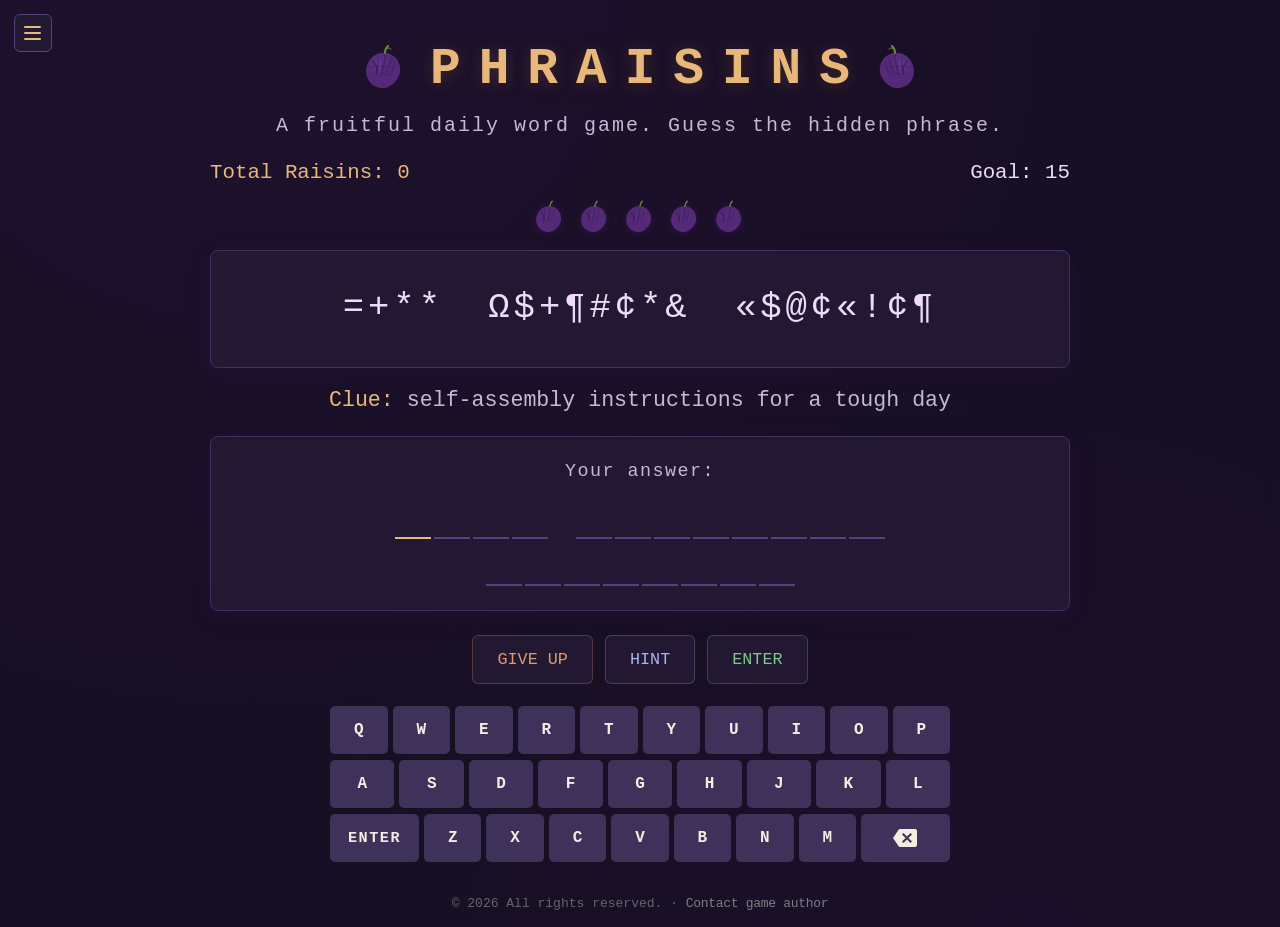
==== commit eaf65f65: "Add desktop "Next Goal" line under total raisins Show the next level's threshold beneath the total-r" ====
--- a/index.html
+++ b/index.html
@@ -128,7 +128,10 @@
   <div id="subtitle"><span>A fruitful daily word game. Guess the hidden phrase.</span></div>
   <div id="score-area">
     <div id="raisin-bar">
-      <span id="total-raisins"></span>
+      <div id="total-raisins-group">
+        <span id="total-raisins"></span>
+        <div id="total-goal"></div>
+      </div>
       <div id="current-level"></div>
     </div>
     <div id="stake-wrap">
--- a/styles.css
+++ b/styles.css
@@ -76,6 +76,17 @@
     font-size: 1.3rem;
   }
   #total-raisins { color: var(--gold); }
+  #total-raisins-group { position: relative; }
+  #total-goal {
+    position: absolute;
+    top: 100%;
+    left: 0;
+    margin-top: 0.22rem;
+    font-size: 0.72em;
+    color: var(--dim);
+    line-height: 1;
+    white-space: nowrap;
+  }
   #current-level {
     color: var(--accent);
     font-size: inherit;
@@ -108,7 +119,8 @@
   .streak-message {
     margin-top: 0.9em;
     line-height: 1.5;
-    font-weight: bold;
+    font-size: 1.05rem;
+    font-weight: 600;
     color: var(--accent);
   }
   .daily-summary {
@@ -245,16 +257,48 @@
   }
   .nowrap { white-space: nowrap; }
   #level-up-message {
+    margin: 1.15rem auto 0.4rem;
+    max-width: 22rem;
+    padding: 0.85rem 0.9rem 0.95rem;
+    border-radius: 14px;
+    background: radial-gradient(125% 145% at 50% 0%, rgba(246, 236, 255, 0.13), rgba(246, 236, 255, 0.03));
+    border: 1px solid rgba(246, 236, 255, 0.22);
+    animation: levelUpGlow 1.5s ease-in-out;
+  }
+  .level-up-eyebrow {
+    font-size: 0.85rem;
+    letter-spacing: 0.22em;
+    text-transform: uppercase;
+    font-weight: bold;
+    color: var(--gold-bright);
+  }
+  .level-up-eyebrow::before,
+  .level-up-eyebrow::after {
+    content: '\2726';
+    margin: 0 0.5em;
+    color: var(--gold);
+    opacity: 0.85;
+  }
+  .level-up-label {
+    font-size: 1.7rem;
+    line-height: 1.15;
+    margin-top: 0.3rem;
     color: var(--accent-bright);
-    font-size: 1.1rem;
-    margin-top: 1rem;
-    line-height: 1.5;
-    animation: levelUpGlow 1.5s ease-in-out;
-  }
+    text-shadow: 0 0 10px rgba(246, 236, 255, 0.45);
+  }
+  .level-up-phrase {
+    font-size: 1rem;
+    font-style: italic;
+    margin-top: 0.35rem;
+    color: var(--accent);
+  }
+  /* When the level badge is the last item (no streak after it), give it a
+     little more room above the action buttons. */
+  #level-up-message:last-child { margin-bottom: 1.5rem; }
   @keyframes levelUpGlow {
-    0% { opacity: 0; transform: scale(0.9); }
-    50% { opacity: 1; transform: scale(1.05); }
-    100% { opacity: 1; transform: scale(1); }
+    0% { transform: scale(0.96); }
+    50% { transform: scale(1.04); }
+    100% { transform: scale(1); }
   }
 
   /* --- Confetti --- */
@@ -856,9 +900,15 @@
       text-align: left;
     }
     #total-raisins .total-prefix { display: none; }
+    #total-goal { display: none; }
     #current-level { letter-spacing: 0.04em; text-align: right; }
     #current-level:not(:empty)::before { content: none; }
-    #level-up-message { font-size: 0.95rem; margin-top: 0.35rem; }
+    #level-up-message { margin: 0.85rem auto 0.3rem; padding: 0.7rem 0.7rem 0.8rem; }
+    .level-up-eyebrow { font-size: 0.78rem; letter-spacing: 0.18em; }
+    .level-up-eyebrow::before, .level-up-eyebrow::after { margin: 0 0.4em; }
+    .level-up-label { font-size: clamp(1.3rem, 6.5vw, 1.6rem); }
+    .level-up-phrase { font-size: 0.92rem; }
+    #level-up-message:last-child { margin-bottom: 1.2rem; }
     #stake-wrap {
       justify-content: center;
       margin-top: 0.55rem;
